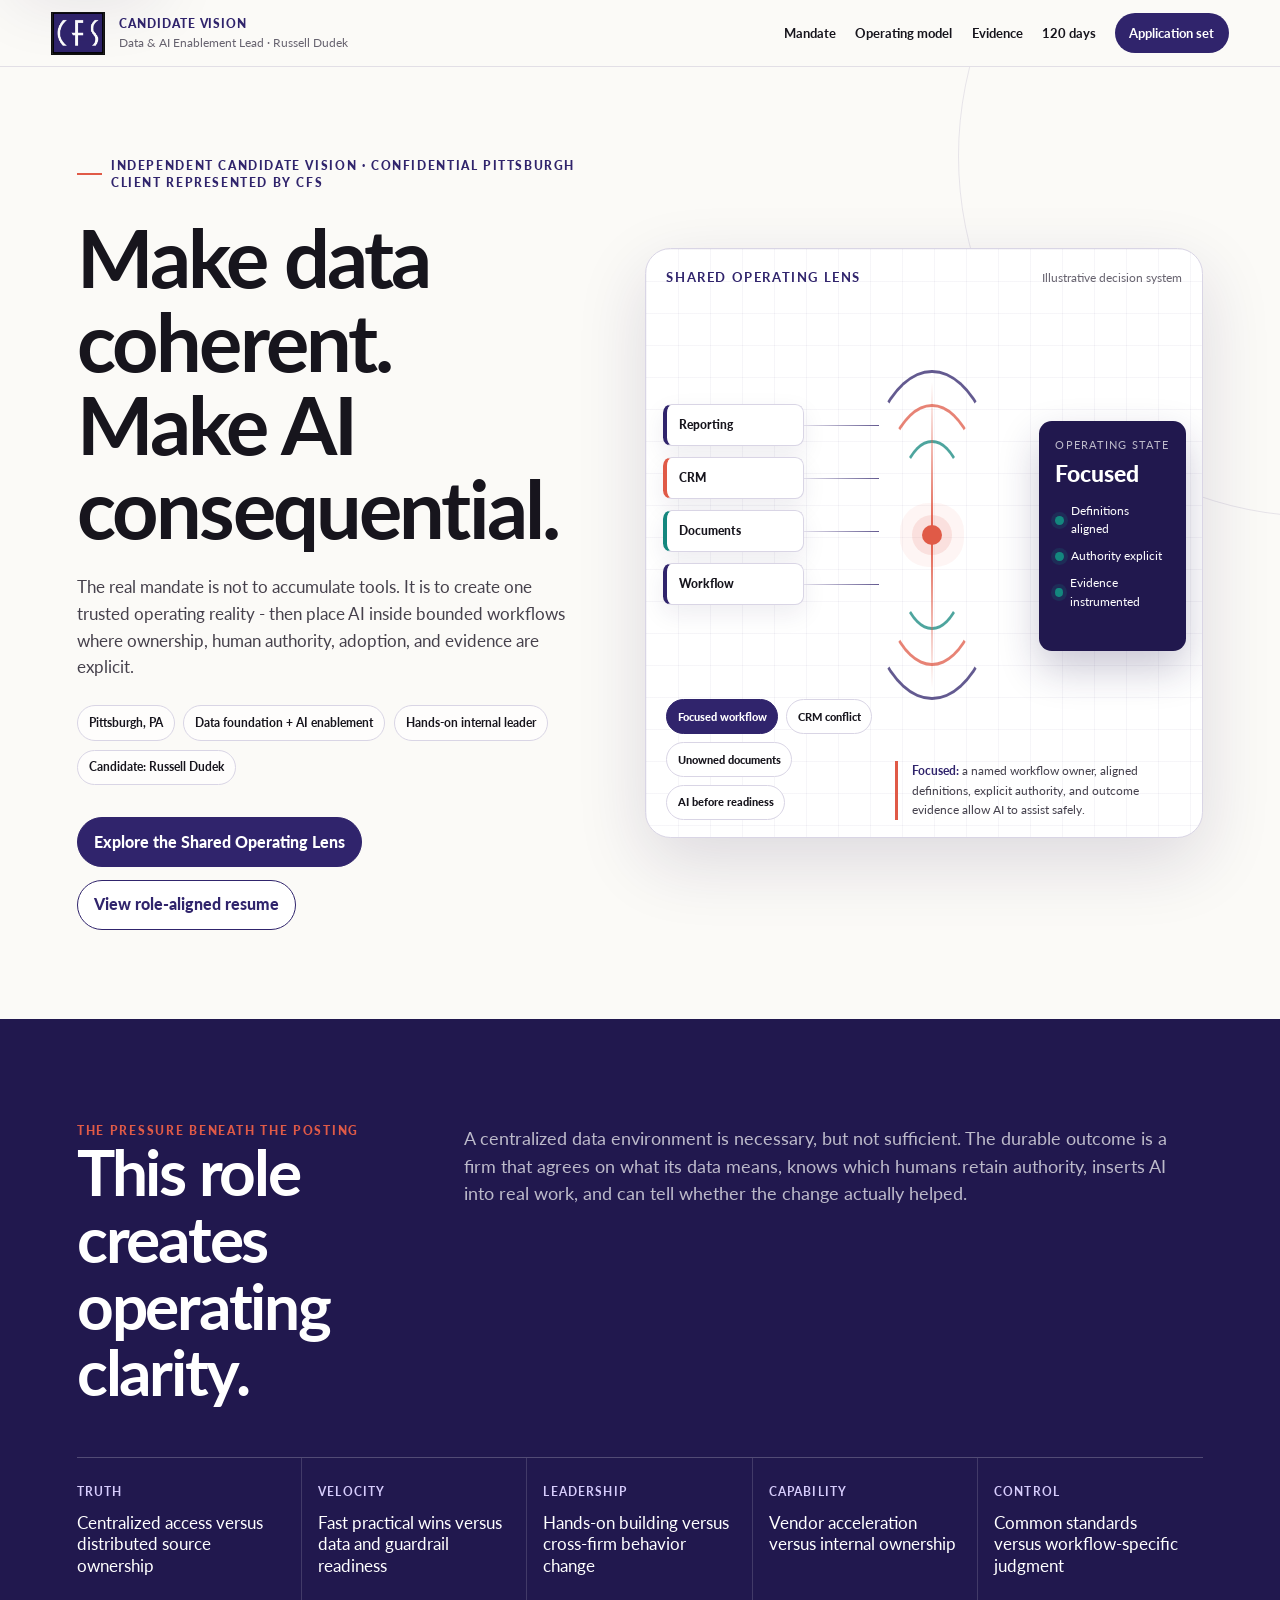
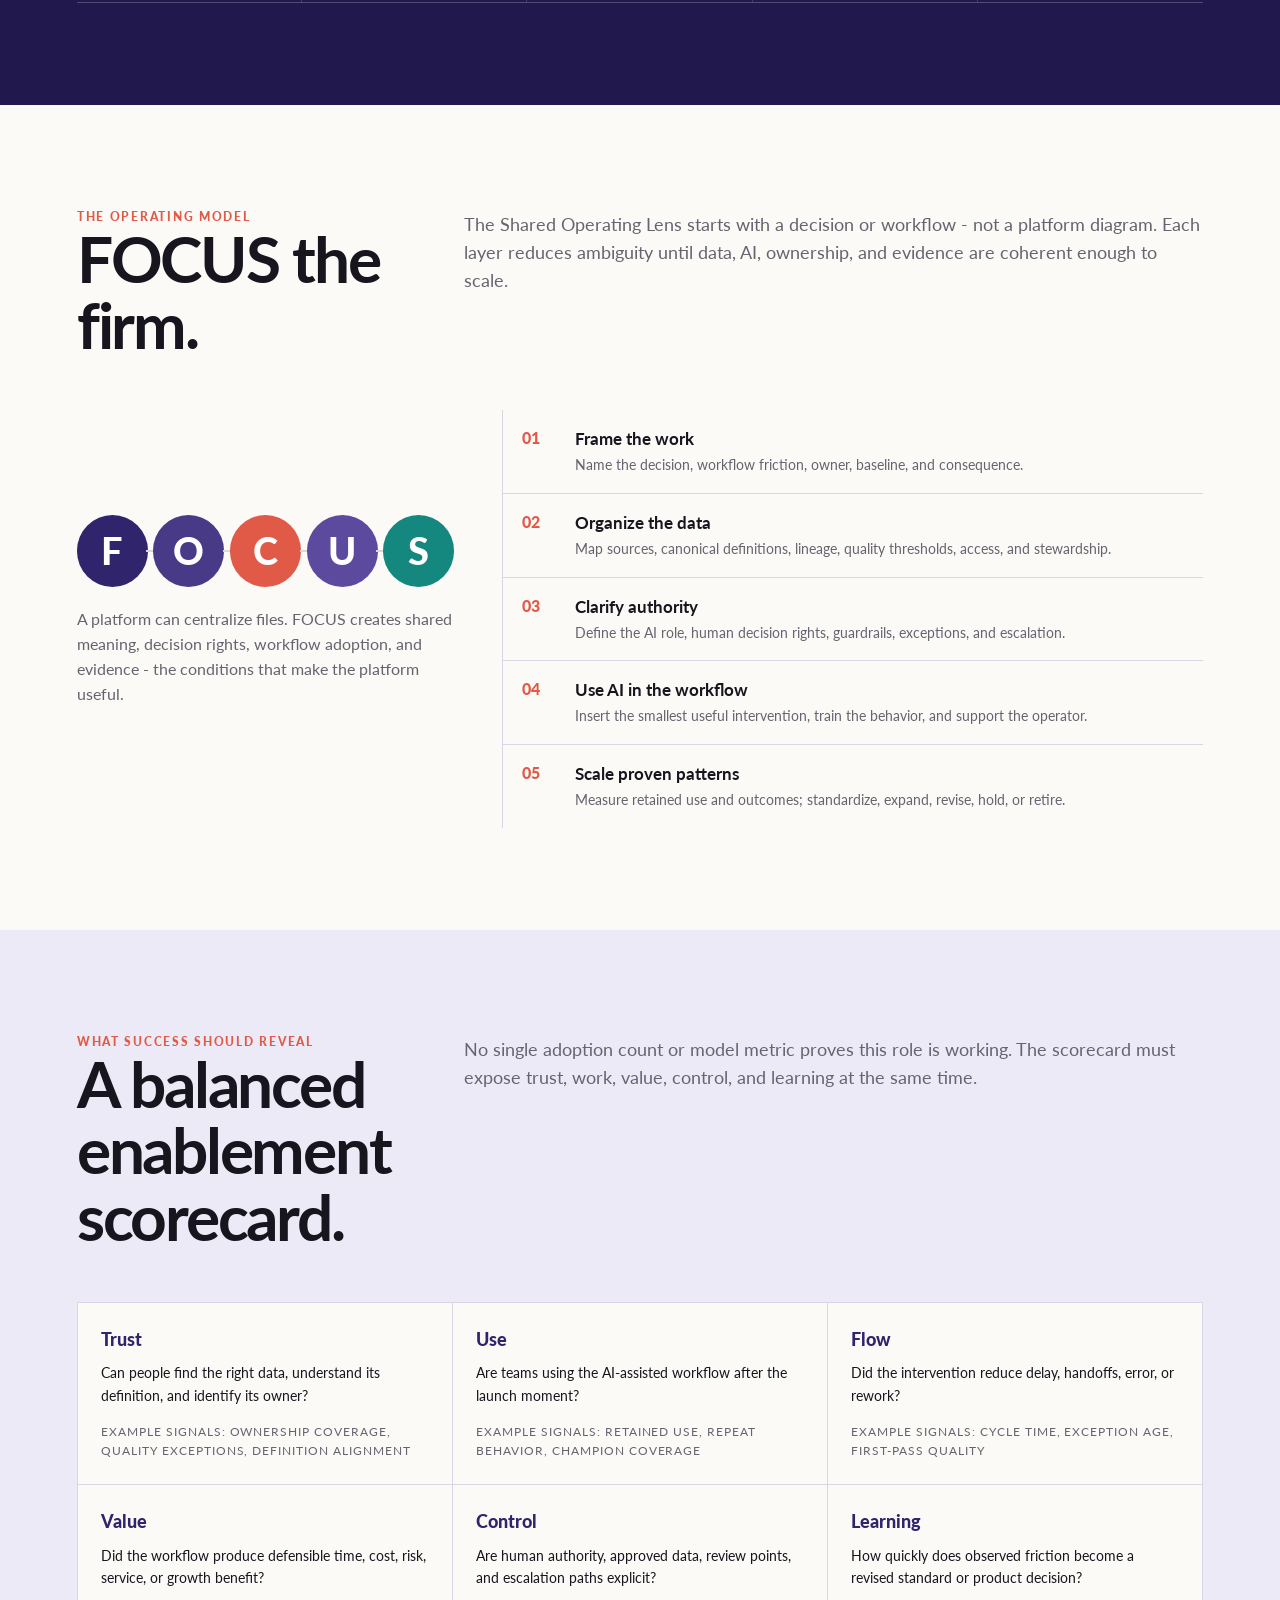
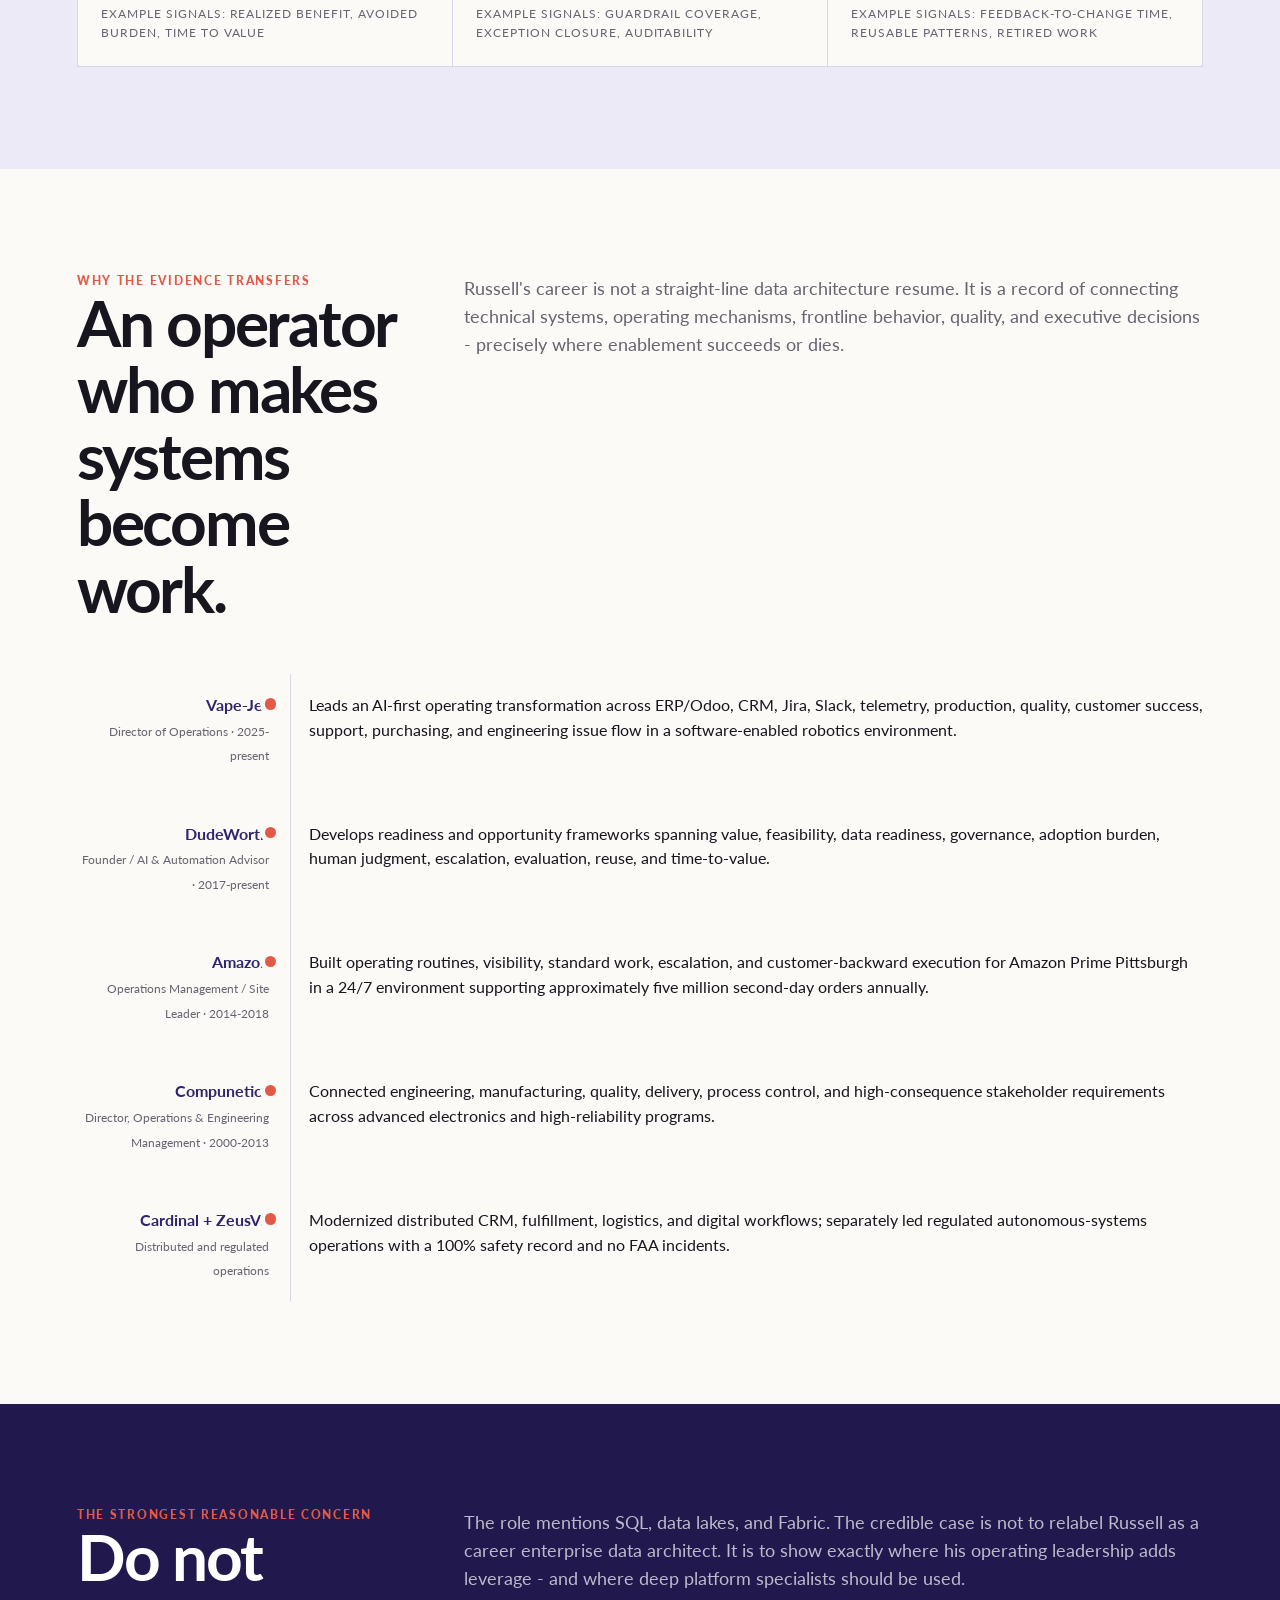
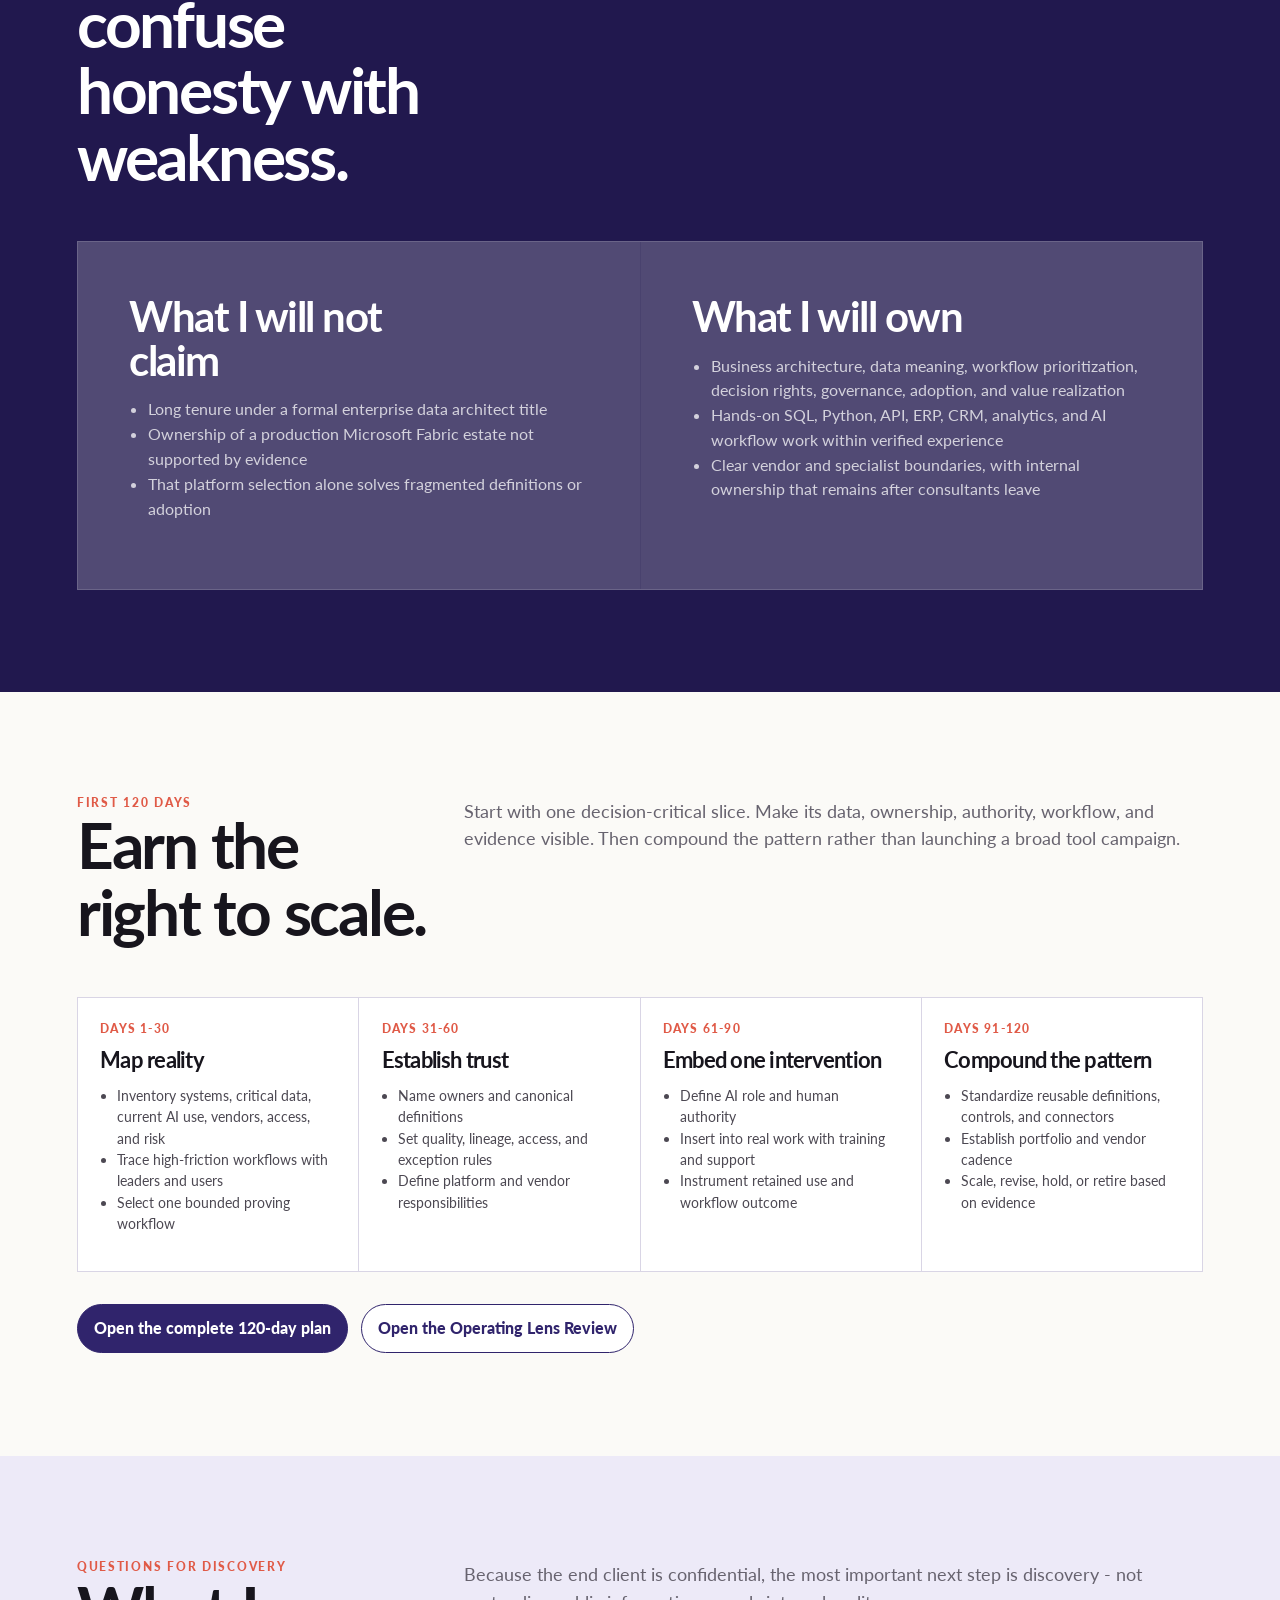
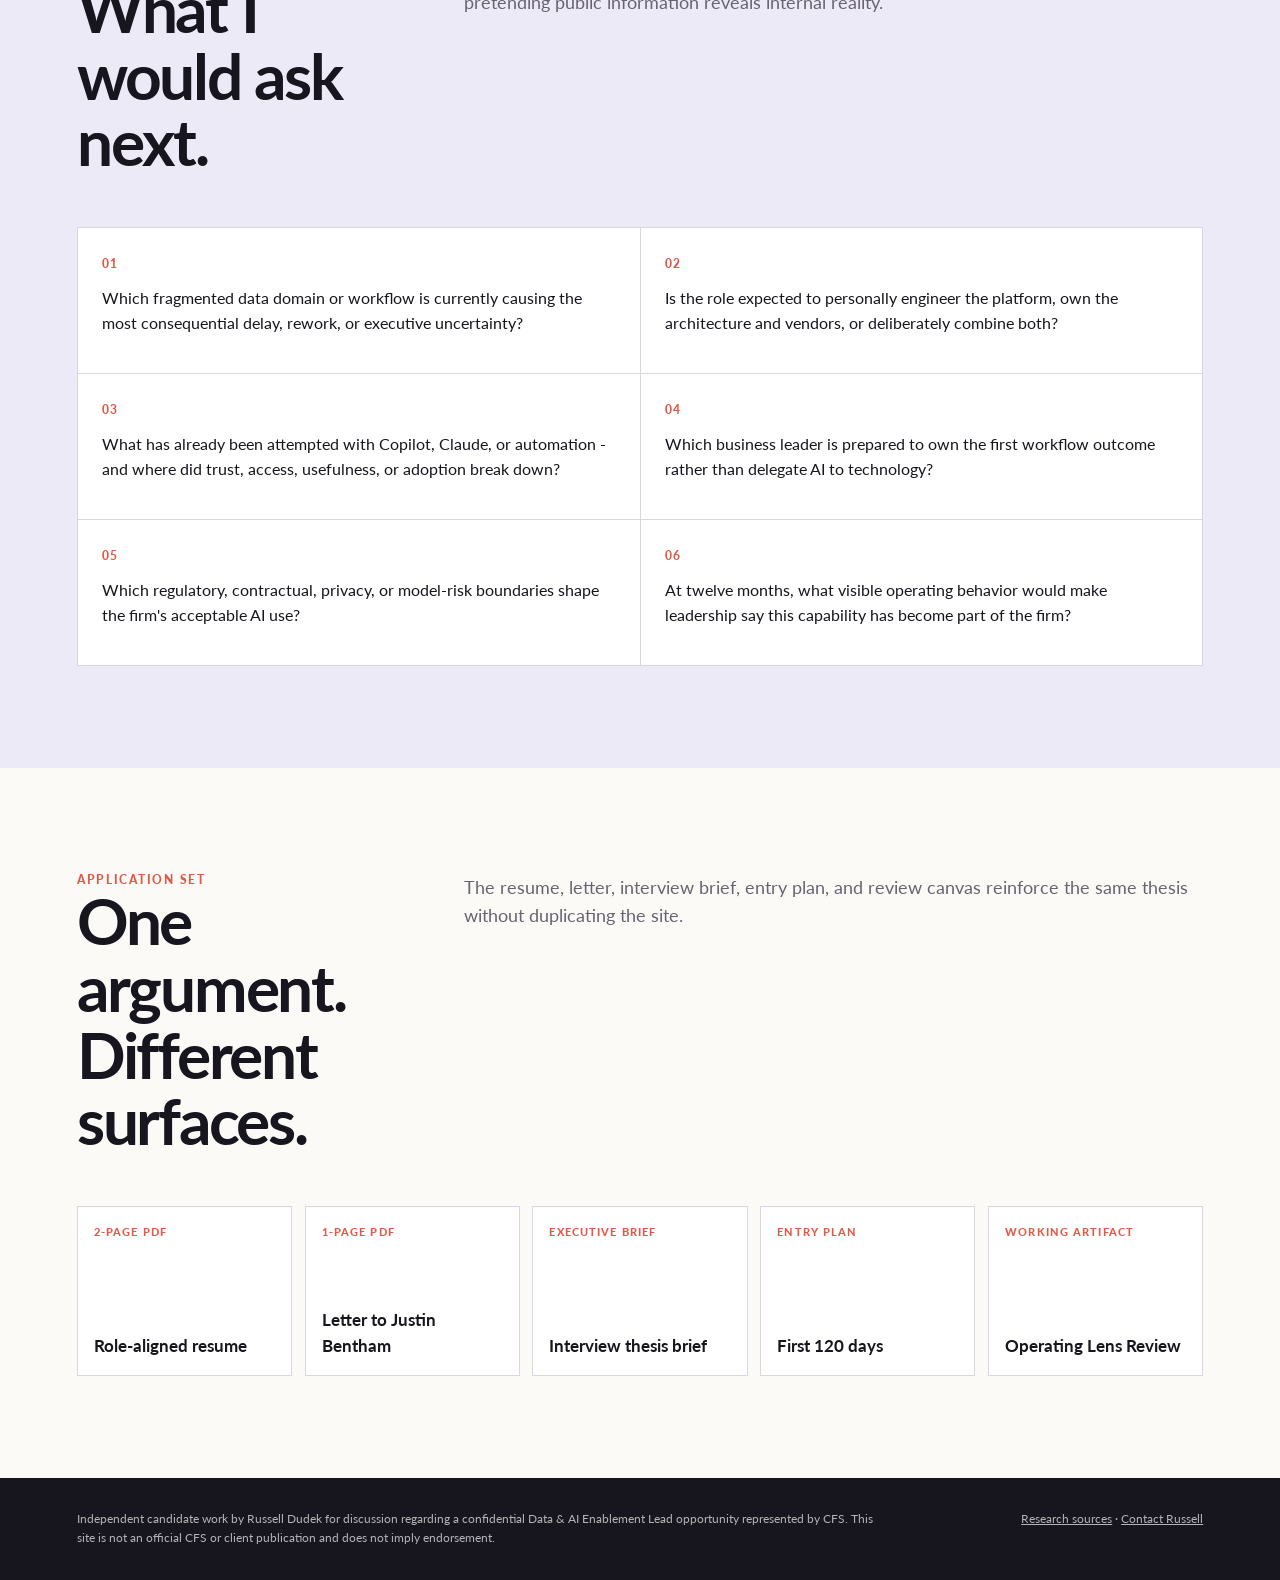
==== index.html @ 14e761a8 "Publish complete CFS candidate campaign [skip ci]" ====
<!doctype html><html lang="en"><head><title>Russell Dudek | Data & AI Enablement Lead Candidate Vision</title><meta charset="utf-8"><meta name="viewport" content="width=device-width, initial-scale=1"><meta name="description" content="Independent candidate vision for a Data & AI Enablement Lead role represented by CFS."><link rel="stylesheet" href="styles.css"></head><body>
<a class="skip-link" href="#main">Skip to content</a>
<nav class="site-nav" aria-label="Primary navigation">
  <a class="brand-lockup" href="index.html" aria-label="Candidate vision home">
    <img src="assets/brand/cfs-logo.jpg" alt="CFS logo">
    <span><span class="brand-kicker">Candidate vision</span><span class="brand-sub">Data & AI Enablement Lead · Russell Dudek</span></span>
  </a>
  <div class="nav-links">
    <a href="#mandate">Mandate</a><a href="#model">Operating model</a><a href="#proof">Evidence</a><a href="#entry">120 days</a>
    <a class="nav-cta" href="#documents">Application set</a>
  </div>
</nav>
<main id="main">
<section class="hero" aria-labelledby="hero-title">
  <div>
    <div class="eyebrow">Independent candidate vision · confidential Pittsburgh client represented by CFS</div>
    <h1 id="hero-title">Make data coherent. Make AI consequential.</h1>
    <p class="dek">The real mandate is not to accumulate tools. It is to create one trusted operating reality - then place AI inside bounded workflows where ownership, human authority, adoption, and evidence are explicit.</p>
    <div class="hero-meta"><span class="pill">Pittsburgh, PA</span><span class="pill">Data foundation + AI enablement</span><span class="pill">Hands-on internal leader</span><span class="pill">Candidate: Russell Dudek</span></div>
    <div class="action-row"><a class="btn primary" href="#model">Explore the Shared Operating Lens</a><a class="btn secondary" href="resume.html">View role-aligned resume</a></div>
  </div>
  <div class="lens-stage" aria-label="Interactive Shared Operating Lens">
    <div class="lens-title"><strong>Shared Operating Lens</strong><span>Illustrative decision system</span></div>
    <div class="lens-system" aria-hidden="true">
      <div class="source-stack"><div class="source-chip">Reporting</div><div class="source-chip">CRM</div><div class="source-chip">Documents</div><div class="source-chip">Workflow</div></div>
      <div class="lens-aperture"><div class="arc"></div><div class="arc a2"></div><div class="arc a3"></div><div class="focus-line"></div><div class="focus-dot"></div></div>
      <div class="output-card"><div class="output-label">Operating state</div><div class="output-state" id="lensState">Focused</div><ul class="output-list"><li id="lensData">Definitions aligned</li><li id="lensAuthority">Authority explicit</li><li id="lensEvidence">Evidence instrumented</li></ul></div>
    </div>
    <div class="scenario-panel">
      <div class="scenario-buttons" role="group" aria-label="Operating lens scenarios">
        <button class="scenario-btn" data-scenario="focused" aria-pressed="true">Focused workflow</button>
        <button class="scenario-btn" data-scenario="conflict" aria-pressed="false">CRM conflict</button>
        <button class="scenario-btn" data-scenario="unowned" aria-pressed="false">Unowned documents</button>
        <button class="scenario-btn" data-scenario="premature" aria-pressed="false">AI before readiness</button>
      </div>
      <div class="scenario-readout" id="scenarioReadout" aria-live="polite"><strong>Focused:</strong> a named workflow owner, aligned definitions, explicit authority, and outcome evidence allow AI to assist safely.</div>
    </div>
  </div>
</section>

<section class="section dark" id="mandate">
  <div class="section-header"><div><div class="kicker">The pressure beneath the posting</div><h2>This role creates operating clarity.</h2></div><p>A centralized data environment is necessary, but not sufficient. The durable outcome is a firm that agrees on what its data means, knows which humans retain authority, inserts AI into real work, and can tell whether the change actually helped.</p></div>
  <div class="pressure-rail">
    <div class="pressure"><b>Truth</b><span>Centralized access versus distributed source ownership</span></div>
    <div class="pressure"><b>Velocity</b><span>Fast practical wins versus data and guardrail readiness</span></div>
    <div class="pressure"><b>Leadership</b><span>Hands-on building versus cross-firm behavior change</span></div>
    <div class="pressure"><b>Capability</b><span>Vendor acceleration versus internal ownership</span></div>
    <div class="pressure"><b>Control</b><span>Common standards versus workflow-specific judgment</span></div>
  </div>
</section>

<section class="section" id="model">
  <div class="section-header"><div><div class="kicker">The operating model</div><h2>FOCUS the firm.</h2></div><p>The Shared Operating Lens starts with a decision or workflow - not a platform diagram. Each layer reduces ambiguity until data, AI, ownership, and evidence are coherent enough to scale.</p></div>
  <div class="focus-model">
    <div><div class="focus-word" aria-label="FOCUS"><div class="focus-letter">F</div><div class="focus-letter">O</div><div class="focus-letter">C</div><div class="focus-letter">U</div><div class="focus-letter">S</div></div><p style="color:var(--muted);max-width:34rem;margin-top:1.3rem">A platform can centralize files. FOCUS creates shared meaning, decision rights, workflow adoption, and evidence - the conditions that make the platform useful.</p></div>
    <div class="focus-steps">
      <div class="focus-step"><div class="num">01</div><div><strong>Frame the work</strong><span>Name the decision, workflow friction, owner, baseline, and consequence.</span></div></div>
      <div class="focus-step"><div class="num">02</div><div><strong>Organize the data</strong><span>Map sources, canonical definitions, lineage, quality thresholds, access, and stewardship.</span></div></div>
      <div class="focus-step"><div class="num">03</div><div><strong>Clarify authority</strong><span>Define the AI role, human decision rights, guardrails, exceptions, and escalation.</span></div></div>
      <div class="focus-step"><div class="num">04</div><div><strong>Use AI in the workflow</strong><span>Insert the smallest useful intervention, train the behavior, and support the operator.</span></div></div>
      <div class="focus-step"><div class="num">05</div><div><strong>Scale proven patterns</strong><span>Measure retained use and outcomes; standardize, expand, revise, hold, or retire.</span></div></div>
    </div>
  </div>
</section>

<section class="section soft">
  <div class="section-header"><div><div class="kicker">What success should reveal</div><h2>A balanced enablement scorecard.</h2></div><p>No single adoption count or model metric proves this role is working. The scorecard must expose trust, work, value, control, and learning at the same time.</p></div>
  <div class="scorecard">
    <div class="metric"><div class="metric-name">Trust</div><div class="metric-question">Can people find the right data, understand its definition, and identify its owner?</div><span class="metric-example">Example signals: ownership coverage, quality exceptions, definition alignment</span></div>
    <div class="metric"><div class="metric-name">Use</div><div class="metric-question">Are teams using the AI-assisted workflow after the launch moment?</div><span class="metric-example">Example signals: retained use, repeat behavior, champion coverage</span></div>
    <div class="metric"><div class="metric-name">Flow</div><div class="metric-question">Did the intervention reduce delay, handoffs, error, or rework?</div><span class="metric-example">Example signals: cycle time, exception age, first-pass quality</span></div>
    <div class="metric"><div class="metric-name">Value</div><div class="metric-question">Did the workflow produce defensible time, cost, risk, service, or growth benefit?</div><span class="metric-example">Example signals: realized benefit, avoided burden, time to value</span></div>
    <div class="metric"><div class="metric-name">Control</div><div class="metric-question">Are human authority, approved data, review points, and escalation paths explicit?</div><span class="metric-example">Example signals: guardrail coverage, exception closure, auditability</span></div>
    <div class="metric"><div class="metric-name">Learning</div><div class="metric-question">How quickly does observed friction become a revised standard or product decision?</div><span class="metric-example">Example signals: feedback-to-change time, reusable patterns, retired work</span></div>
  </div>
</section>

<section class="section" id="proof">
  <div class="section-header"><div><div class="kicker">Why the evidence transfers</div><h2>An operator who makes systems become work.</h2></div><p>Russell's career is not a straight-line data architecture resume. It is a record of connecting technical systems, operating mechanisms, frontline behavior, quality, and executive decisions - precisely where enablement succeeds or dies.</p></div>
  <div class="proof-trail">
    <div class="proof-item"><div class="proof-role"><strong>Vape-Jet</strong><span>Director of Operations · 2025-present</span></div><div class="proof-copy"><p>Leads an AI-first operating transformation across ERP/Odoo, CRM, Jira, Slack, telemetry, production, quality, customer success, support, purchasing, and engineering issue flow in a software-enabled robotics environment.</p></div></div>
    <div class="proof-item"><div class="proof-role"><strong>DudeWorth</strong><span>Founder / AI & Automation Advisor · 2017-present</span></div><div class="proof-copy"><p>Develops readiness and opportunity frameworks spanning value, feasibility, data readiness, governance, adoption burden, human judgment, escalation, evaluation, reuse, and time-to-value.</p></div></div>
    <div class="proof-item"><div class="proof-role"><strong>Amazon</strong><span>Operations Management / Site Leader · 2014-2018</span></div><div class="proof-copy"><p>Built operating routines, visibility, standard work, escalation, and customer-backward execution for Amazon Prime Pittsburgh in a 24/7 environment supporting approximately five million second-day orders annually.</p></div></div>
    <div class="proof-item"><div class="proof-role"><strong>Compunetics</strong><span>Director, Operations & Engineering Management · 2000-2013</span></div><div class="proof-copy"><p>Connected engineering, manufacturing, quality, delivery, process control, and high-consequence stakeholder requirements across advanced electronics and high-reliability programs.</p></div></div>
    <div class="proof-item"><div class="proof-role"><strong>Cardinal + ZeusVu</strong><span>Distributed and regulated operations</span></div><div class="proof-copy"><p>Modernized distributed CRM, fulfillment, logistics, and digital workflows; separately led regulated autonomous-systems operations with a 100% safety record and no FAA incidents.</p></div></div>
  </div>
</section>

<section class="section dark">
  <div class="section-header"><div><div class="kicker">The strongest reasonable concern</div><h2>Do not confuse honesty with weakness.</h2></div><p>The role mentions SQL, data lakes, and Fabric. The credible case is not to relabel Russell as a career enterprise data architect. It is to show exactly where his operating leadership adds leverage - and where deep platform specialists should be used.</p></div>
  <div class="objection">
    <div><h3>What I will not claim</h3><ul><li>Long tenure under a formal enterprise data architect title</li><li>Ownership of a production Microsoft Fabric estate not supported by evidence</li><li>That platform selection alone solves fragmented definitions or adoption</li></ul></div>
    <div><h3>What I will own</h3><ul><li>Business architecture, data meaning, workflow prioritization, decision rights, governance, adoption, and value realization</li><li>Hands-on SQL, Python, API, ERP, CRM, analytics, and AI workflow work within verified experience</li><li>Clear vendor and specialist boundaries, with internal ownership that remains after consultants leave</li></ul></div>
  </div>
</section>

<section class="section" id="entry">
  <div class="section-header"><div><div class="kicker">First 120 days</div><h2>Earn the right to scale.</h2></div><p>Start with one decision-critical slice. Make its data, ownership, authority, workflow, and evidence visible. Then compound the pattern rather than launching a broad tool campaign.</p></div>
  <div class="timeline">
    <div class="phase"><div class="days">Days 1-30</div><h3>Map reality</h3><ul><li>Inventory systems, critical data, current AI use, vendors, access, and risk</li><li>Trace high-friction workflows with leaders and users</li><li>Select one bounded proving workflow</li></ul></div>
    <div class="phase"><div class="days">Days 31-60</div><h3>Establish trust</h3><ul><li>Name owners and canonical definitions</li><li>Set quality, lineage, access, and exception rules</li><li>Define platform and vendor responsibilities</li></ul></div>
    <div class="phase"><div class="days">Days 61-90</div><h3>Embed one intervention</h3><ul><li>Define AI role and human authority</li><li>Insert into real work with training and support</li><li>Instrument retained use and workflow outcome</li></ul></div>
    <div class="phase"><div class="days">Days 91-120</div><h3>Compound the pattern</h3><ul><li>Standardize reusable definitions, controls, and connectors</li><li>Establish portfolio and vendor cadence</li><li>Scale, revise, hold, or retire based on evidence</li></ul></div>
  </div>
  <div class="action-row"><a class="btn primary" href="120-day-plan.html">Open the complete 120-day plan</a><a class="btn secondary" href="operating-lens-review.html">Open the Operating Lens Review</a></div>
</section>

<section class="section soft">
  <div class="section-header"><div><div class="kicker">Questions for discovery</div><h2>What I would ask next.</h2></div><p>Because the end client is confidential, the most important next step is discovery - not pretending public information reveals internal reality.</p></div>
  <div class="questions"><div class="question"><p>Which fragmented data domain or workflow is currently causing the most consequential delay, rework, or executive uncertainty?</p></div><div class="question"><p>Is the role expected to personally engineer the platform, own the architecture and vendors, or deliberately combine both?</p></div><div class="question"><p>What has already been attempted with Copilot, Claude, or automation - and where did trust, access, usefulness, or adoption break down?</p></div><div class="question"><p>Which business leader is prepared to own the first workflow outcome rather than delegate AI to technology?</p></div><div class="question"><p>Which regulatory, contractual, privacy, or model-risk boundaries shape the firm's acceptable AI use?</p></div><div class="question"><p>At twelve months, what visible operating behavior would make leadership say this capability has become part of the firm?</p></div></div>
</section>

<section class="section" id="documents">
  <div class="section-header"><div><div class="kicker">Application set</div><h2>One argument. Different surfaces.</h2></div><p>The resume, letter, interview brief, entry plan, and review canvas reinforce the same thesis without duplicating the site.</p></div>
  <div class="docs-strip"><a class="doc-link" href="resume.html"><span>2-page PDF</span><strong>Role-aligned resume</strong></a><a class="doc-link" href="cover-letter.html"><span>1-page PDF</span><strong>Letter to Justin Bentham</strong></a><a class="doc-link" href="interview-brief.html"><span>Executive brief</span><strong>Interview thesis brief</strong></a><a class="doc-link" href="120-day-plan.html"><span>Entry plan</span><strong>First 120 days</strong></a><a class="doc-link" href="operating-lens-review.html"><span>Working artifact</span><strong>Operating Lens Review</strong></a></div>
</section>
</main>
<footer class="site-footer"><p>Independent candidate work by Russell Dudek for discussion regarding a confidential Data & AI Enablement Lead opportunity represented by CFS. This site is not an official CFS or client publication and does not imply endorsement.</p><p><a href="sources.html">Research sources</a> · <a href="mailto:russelldudek@gmail.com">Contact Russell</a></p></footer>
<script src="app.js"></script></body></html>
---- styles.css ----
@import url('https://fonts.googleapis.com/css2?family=Lato:wght@400;700;900&display=swap');
@import url('./brand-tokens.css');

* { box-sizing: border-box; }
html { scroll-behavior: smooth; }
body {
  margin: 0;
  color: var(--brand-ink);
  background: var(--brand-paper);
  font-family: Lato, "Segoe UI", Helvetica, Arial, sans-serif;
  line-height: 1.55;
  text-rendering: optimizeLegibility;
}
a { color: inherit; }
img { max-width: 100%; }
button, a { -webkit-tap-highlight-color: transparent; }
:focus-visible { outline: 3px solid var(--campaign-focus); outline-offset: 3px; }

.skip-link { position: fixed; left: 1rem; top: -5rem; z-index: 999; background: #fff; padding: .8rem 1rem; border-radius: .4rem; box-shadow: var(--shadow); }
.skip-link:focus { top: 1rem; }

.site-nav {
  position: sticky; top: 0; z-index: 20;
  display: flex; align-items: center; justify-content: space-between; gap: 1.25rem;
  padding: .72rem clamp(1rem, 4vw, 4.8rem);
  background: rgba(251,250,247,.92); backdrop-filter: blur(16px);
  border-bottom: 1px solid rgba(48,36,108,.12);
}
.brand-lockup { display: flex; align-items: center; gap: .85rem; min-width: 0; text-decoration: none; }
.brand-lockup img { width: 54px; height: 43px; object-fit: cover; border: 1px solid #111; background: #fff; }
.brand-lockup span { display: block; }
.brand-lockup .brand-kicker { color: var(--brand-primary); font-weight: 900; font-size: .76rem; letter-spacing: .08em; text-transform: uppercase; }
.brand-lockup .brand-sub { font-size: .72rem; color: var(--muted); }
.nav-links { display: flex; align-items: center; gap: 1.2rem; font-size: .82rem; font-weight: 700; }
.nav-links a { text-decoration: none; white-space: nowrap; }
.nav-links .nav-cta { color: #fff; background: var(--brand-primary); border-radius: 999px; padding: .6rem .9rem; }

.hero {
  min-height: calc(100vh - 72px);
  display: grid; grid-template-columns: minmax(0, .95fr) minmax(460px, 1.05fr); align-items: center; gap: clamp(2rem, 5vw, 6rem);
  padding: clamp(3rem, 7vw, 7.5rem) clamp(1.25rem, 6vw, 7.2rem);
  overflow: hidden; position: relative;
}
.hero::before { content: ""; position: absolute; width: 45rem; height: 45rem; border: 1px solid rgba(48,36,108,.1); border-radius: 50%; right: -25rem; top: -17rem; }
.eyebrow { display: inline-flex; align-items: center; gap: .55rem; color: var(--brand-primary); font-weight: 900; text-transform: uppercase; letter-spacing: .14em; font-size: .72rem; }
.eyebrow::before { content: ""; width: 2.3rem; height: 2px; background: var(--campaign-focus); }
h1, h2, h3 { line-height: 1.04; margin: 0; letter-spacing: -.035em; }
h1 { font-size: clamp(3.1rem, 6.3vw, 7.4rem); max-width: 9.8ch; margin-top: 1.4rem; }
.hero .dek { max-width: 38rem; font-size: clamp(1.08rem, 1.35vw, 1.35rem); color: #46414c; margin: 1.5rem 0 0; }
.hero-meta { display: flex; flex-wrap: wrap; gap: .55rem; margin: 1.5rem 0 0; }
.pill { border: 1px solid var(--brand-line); border-radius: 999px; padding: .46rem .68rem; font-size: .76rem; font-weight: 700; background: rgba(255,255,255,.7); }
.action-row { display: flex; flex-wrap: wrap; gap: .8rem; margin-top: 2rem; }
.btn { display: inline-flex; justify-content: center; align-items: center; min-height: 46px; padding: .72rem 1rem; border-radius: 999px; text-decoration: none; font-weight: 900; border: 1px solid var(--brand-primary); }
.btn.primary { background: var(--brand-primary); color: #fff; }
.btn.secondary { background: #fff; color: var(--brand-primary); }

.lens-stage {
  position: relative; min-height: 590px; display: grid; place-items: center;
  background: #fff; border: 1px solid var(--brand-line); box-shadow: var(--shadow); overflow: hidden;
  border-radius: 1.6rem;
}
.lens-stage::before { content: ""; position: absolute; inset: 0; background-image: linear-gradient(rgba(48,36,108,.045) 1px, transparent 1px), linear-gradient(90deg, rgba(48,36,108,.045) 1px, transparent 1px); background-size: 32px 32px; }
.lens-title { position: absolute; top: 1.1rem; left: 1.25rem; right: 1.25rem; display: flex; justify-content: space-between; gap: 1rem; align-items: baseline; z-index: 3; }
.lens-title strong { font-size: .83rem; text-transform: uppercase; letter-spacing: .12em; color: var(--brand-primary); }
.lens-title span { font-size: .72rem; color: var(--muted); }
.lens-system { position: relative; width: min(94%, 670px); height: 420px; z-index: 2; }
.source-stack { position: absolute; left: 0; top: 71px; width: 27%; display: grid; gap: .7rem; }
.source-chip { position: relative; background: #fff; border: 1px solid var(--brand-line); border-left: 4px solid var(--brand-primary); border-radius: .55rem; padding: .66rem .72rem; font-size: .76rem; font-weight: 900; box-shadow: 0 9px 24px rgba(33,24,78,.08); animation: drift-in 5.5s ease-in-out infinite; }
.source-chip:nth-child(2) { animation-delay: -1.1s; border-left-color: var(--campaign-focus); }
.source-chip:nth-child(3) { animation-delay: -2.2s; border-left-color: var(--campaign-signal); }
.source-chip:nth-child(4) { animation-delay: -3.3s; }
.source-chip::after { content: ""; position: absolute; width: 75px; height: 1px; top: 50%; right: -76px; background: linear-gradient(90deg, var(--brand-line), var(--brand-primary)); opacity: .75; }
.lens-aperture { position: absolute; left: 37%; top: 37px; width: 29%; height: 330px; }
.arc { position: absolute; inset: 0; border: 3px solid var(--brand-primary); border-left-color: transparent; border-right-color: transparent; border-radius: 50%; opacity: .75; }
.arc.a2 { inset: 34px 18px; border-color: var(--campaign-focus); border-left-color: transparent; border-right-color: transparent; animation: breathe 4s ease-in-out infinite; }
.arc.a3 { inset: 70px 36px; border-color: var(--campaign-signal); border-left-color: transparent; border-right-color: transparent; animation: breathe 4s ease-in-out -2s infinite; }
.focus-line { position: absolute; left: 50%; top: 12px; bottom: 12px; width: 2px; background: linear-gradient(transparent, var(--campaign-focus), transparent); transform: translateX(-50%); }
.focus-dot { position: absolute; left: 50%; top: 50%; width: 20px; height: 20px; border-radius: 50%; background: var(--campaign-focus); box-shadow: 0 0 0 10px rgba(224,90,71,.13), 0 0 0 22px rgba(224,90,71,.06); transform: translate(-50%, -50%); animation: focus-pulse 3s ease-in-out infinite; }
.output-card { position: absolute; right: 0; top: 88px; width: 28%; min-height: 230px; border-radius: .8rem; color: #fff; padding: 1rem; background: var(--brand-primary-deep); box-shadow: 0 18px 40px rgba(33,24,78,.24); }
.output-label { text-transform: uppercase; letter-spacing: .12em; font-size: .66rem; opacity: .7; }
.output-state { margin-top: .5rem; font-size: 1.45rem; line-height: 1.05; font-weight: 900; }
.output-list { list-style: none; margin: 1rem 0 0; padding: 0; display: grid; gap: .55rem; font-size: .74rem; }
.output-list li { display: flex; align-items: center; gap: .45rem; }
.output-list li::before { content: ""; width: .55rem; height: .55rem; border-radius: 50%; background: var(--campaign-signal); box-shadow: 0 0 0 4px rgba(20,135,126,.18); }
.scenario-panel { position: absolute; left: 1.25rem; right: 1.25rem; bottom: 1.1rem; z-index: 3; display: grid; grid-template-columns: 1fr 1.35fr; gap: 1rem; align-items: end; }
.scenario-buttons { display: flex; flex-wrap: wrap; gap: .5rem; }
.scenario-btn { border: 1px solid var(--brand-line); background: #fff; color: var(--brand-ink); border-radius: 999px; padding: .48rem .65rem; font: inherit; font-size: .7rem; font-weight: 900; cursor: pointer; }
.scenario-btn[aria-pressed="true"] { background: var(--brand-primary); color: #fff; border-color: var(--brand-primary); }
.scenario-readout { border-left: 3px solid var(--campaign-focus); padding-left: .85rem; font-size: .78rem; color: #45414d; }
.scenario-readout strong { color: var(--brand-primary); }

@keyframes drift-in { 0%,100% { transform: translateX(0); } 50% { transform: translateX(10px); } }
@keyframes breathe { 0%,100% { transform: scale(1); opacity: .55; } 50% { transform: scale(.92); opacity: .95; } }
@keyframes focus-pulse { 0%,100% { transform: translate(-50%,-50%) scale(.8); } 50% { transform: translate(-50%,-50%) scale(1.12); } }

.section { padding: clamp(4rem, 8vw, 8rem) clamp(1.25rem, 6vw, 7.2rem); }
.section.dark { background: var(--brand-primary-deep); color: #fff; }
.section.soft { background: var(--brand-primary-soft); }
.section-header { display: grid; grid-template-columns: minmax(0,.65fr) minmax(0,1.35fr); gap: 2rem; align-items: start; margin-bottom: 3.2rem; }
.section-header h2 { font-size: clamp(2.5rem, 5vw, 5.5rem); max-width: 10ch; }
.section-header p { margin: .2rem 0 0; max-width: 46rem; font-size: 1.12rem; color: var(--muted); }
.dark .section-header p { color: rgba(255,255,255,.7); }
.kicker { font-size: .72rem; font-weight: 900; text-transform: uppercase; letter-spacing: .15em; color: var(--campaign-focus); }

.pressure-rail { display: grid; grid-template-columns: repeat(5, 1fr); border-top: 1px solid rgba(255,255,255,.22); border-bottom: 1px solid rgba(255,255,255,.22); }
.pressure { padding: 1.6rem 1rem 1.6rem 0; border-right: 1px solid rgba(255,255,255,.15); }
.pressure + .pressure { padding-left: 1rem; }
.pressure:last-child { border-right: 0; }
.pressure b { display: block; font-size: .72rem; letter-spacing: .1em; text-transform: uppercase; color: #d7cdfd; }
.pressure span { display: block; margin-top: .65rem; font-size: 1.08rem; line-height: 1.25; }

.focus-model { display: grid; grid-template-columns: .7fr 1.3fr; gap: 3rem; align-items: center; }
.focus-word { display: grid; grid-template-columns: repeat(5, 1fr); gap: .35rem; max-width: 540px; }
.focus-letter { aspect-ratio: 1; border-radius: 50%; display: grid; place-items: center; color: #fff; font-size: clamp(1.6rem,3vw,3rem); font-weight: 900; background: var(--brand-primary); position: relative; }
.focus-letter:nth-child(2) { background: #493a87; }
.focus-letter:nth-child(3) { background: var(--campaign-focus); }
.focus-letter:nth-child(4) { background: #5c4a9f; }
.focus-letter:nth-child(5) { background: var(--campaign-signal); }
.focus-letter::after { content: ""; position: absolute; height: 2px; width: .55rem; right: -.46rem; background: var(--brand-line); }
.focus-letter:last-child::after { display: none; }
.focus-steps { display: grid; gap: 0; border-left: 1px solid var(--brand-line); }
.focus-step { display: grid; grid-template-columns: 2.5rem 1fr; gap: .8rem; padding: 1rem 0 1rem 1.2rem; border-bottom: 1px solid var(--brand-line); }
.focus-step:last-child { border-bottom: 0; }
.focus-step .num { color: var(--campaign-focus); font-weight: 900; }
.focus-step strong { display: block; font-size: 1.05rem; }
.focus-step span { color: var(--muted); font-size: .9rem; }

.scorecard { display: grid; grid-template-columns: repeat(3, 1fr); gap: 1px; background: var(--brand-line); border: 1px solid var(--brand-line); }
.metric { padding: 1.45rem; background: var(--brand-paper); min-height: 180px; }
.metric .metric-name { color: var(--brand-primary); font-weight: 900; font-size: 1.12rem; }
.metric .metric-question { margin-top: .55rem; font-size: .9rem; }
.metric .metric-example { display: block; margin-top: 1rem; color: var(--muted); font-size: .76rem; text-transform: uppercase; letter-spacing: .08em; }

.proof-trail { position: relative; display: grid; gap: 1rem; }
.proof-trail::before { content: ""; position: absolute; left: 13.3rem; top: 0; bottom: 0; width: 1px; background: var(--brand-line); }
.proof-item { display: grid; grid-template-columns: 12rem 1fr; gap: 2.5rem; padding: 1.2rem 0; }
.proof-role { text-align: right; }
.proof-role strong { display:block; color: var(--brand-primary); }
.proof-role span { font-size: .78rem; color: var(--muted); }
.proof-copy { position: relative; max-width: 62rem; }
.proof-copy::before { content:""; position:absolute; left:-2.72rem; top:.35rem; width:.7rem; height:.7rem; border-radius:50%; background: var(--campaign-focus); box-shadow:0 0 0 5px var(--brand-paper); }
.proof-copy p { margin: 0; }

.objection { display:grid; grid-template-columns: 1fr 1fr; gap: 1px; background: rgba(255,255,255,.18); border: 1px solid rgba(255,255,255,.18); }
.objection > div { padding: clamp(1.5rem,4vw,3.4rem); background: rgba(255,255,255,.045); }
.objection h3 { font-size: clamp(1.8rem,3.3vw,3.5rem); max-width: 12ch; }
.objection p, .objection li { color: rgba(255,255,255,.75); }
.objection ul { padding-left: 1.2rem; }

.timeline { display:grid; grid-template-columns: repeat(4,1fr); gap: 1px; background: var(--brand-line); border:1px solid var(--brand-line); }
.phase { padding: 1.4rem; background:#fff; min-height: 270px; }
.phase .days { color: var(--campaign-focus); font-size:.75rem; font-weight:900; letter-spacing:.1em; text-transform:uppercase; }
.phase h3 { font-size: 1.35rem; margin-top:.65rem; }
.phase ul { padding-left:1.05rem; color:#4c4852; font-size:.86rem; }

.questions { counter-reset:q; display:grid; grid-template-columns:repeat(2,1fr); gap:1px; background:var(--brand-line); border:1px solid var(--brand-line); }
.question { background:#fff; padding:1.4rem 1.5rem; min-height:145px; }
.question::before { counter-increment:q; content:"0" counter(q); color:var(--campaign-focus); font-size:.72rem; font-weight:900; letter-spacing:.1em; }
.question p { margin:.7rem 0 0; font-size:1rem; }

.docs-strip { display:grid; grid-template-columns:repeat(5,1fr); gap:.8rem; }
.doc-link { text-decoration:none; background:#fff; border:1px solid var(--brand-line); min-height:170px; padding:1rem; display:flex; flex-direction:column; justify-content:space-between; transition:transform .2s ease, box-shadow .2s ease; }
.doc-link:hover { transform:translateY(-4px); box-shadow:0 14px 30px rgba(33,24,78,.1); }
.doc-link span { color:var(--campaign-focus); font-size:.7rem; font-weight:900; text-transform:uppercase; letter-spacing:.1em; }
.doc-link strong { font-size:1.05rem; }

.site-footer { padding:2rem clamp(1.25rem,6vw,7.2rem); background:#17151d; color:#fff; display:flex; justify-content:space-between; gap:2rem; font-size:.76rem; }
.site-footer p { margin:0; max-width:50rem; color:rgba(255,255,255,.68); }

/* Document system */
.document-body { background:#e7e4ec; }
.document-toolbar { position:sticky; top:0; z-index:30; display:flex; justify-content:space-between; align-items:center; gap:1rem; padding:.7rem 1rem; background:rgba(33,24,78,.96); color:#fff; }
.document-toolbar .tool-links { display:flex; flex-wrap:wrap; gap:.55rem; }
.document-toolbar a, .document-toolbar button { color:#fff; text-decoration:none; border:1px solid rgba(255,255,255,.45); border-radius:999px; background:transparent; padding:.5rem .72rem; font:inherit; font-size:.75rem; font-weight:900; cursor:pointer; }
.document-stack { padding:2rem 0 4rem; display:grid; gap:1.5rem; justify-content:center; }
.sheet { width:8.5in; min-height:11in; padding:.55in .58in .47in; background:#fff; box-shadow:0 18px 55px rgba(33,24,78,.18); position:relative; overflow:visible; }
.sheet::after { content:""; position:absolute; left:.58in; right:.58in; bottom:.28in; height:1px; background:var(--brand-line); }
.doc-header { display:grid; grid-template-columns:1fr auto; align-items:start; gap:1rem; padding-bottom:.16in; border-bottom:2px solid var(--brand-primary); }
.doc-identity h1 { font-size:24pt; letter-spacing:-.04em; }
.doc-identity .doc-title { margin-top:.03in; color:var(--brand-primary); font-weight:900; font-size:10.4pt; }
.contact-line { margin-top:.08in; display:flex; flex-wrap:wrap; gap:.08in .15in; color:#55505d; font-size:8.1pt; line-height:1.35; }
.contact-line a { text-decoration:none; }
.doc-brand { text-align:right; max-width:1.43in; }
.doc-brand img { width:.78in; height:.62in; object-fit:cover; border:1px solid #111; display:block; margin-left:auto; }
.doc-brand span { display:block; margin-top:.04in; color:var(--muted); font-size:6.7pt; line-height:1.15; }
.doc-section { margin-top:.16in; }
.doc-section h2 { font-size:10.6pt; letter-spacing:.07em; text-transform:uppercase; color:var(--brand-primary); border-bottom:1px solid var(--brand-line); padding-bottom:.035in; margin-bottom:.07in; }
.doc-section h3 { font-size:9.4pt; letter-spacing:0; }
.doc-section p, .doc-section li { font-size:9.15pt; line-height:1.42; }
.doc-section p { margin:.075in 0; }
.doc-section ul { margin:.05in 0; padding-left:.18in; }
.doc-section li { margin:.04in 0; }
.doc-summary { margin-top:.14in; padding:.14in .16in; background:var(--brand-primary-soft); border-left:4px solid var(--campaign-focus); font-size:9.35pt; line-height:1.42; }
.doc-grid-2 { display:grid; grid-template-columns:1fr 1fr; gap:.17in; }
.doc-grid-3 { display:grid; grid-template-columns:repeat(3,1fr); gap:.11in; }
.resume-role { break-inside:avoid; margin-bottom:.145in; }
.role-head { display:grid; grid-template-columns:1fr auto; gap:.12in; align-items:baseline; }
.role-head strong { font-size:10pt; }
.role-head .dates { font-size:8.2pt; color:var(--muted); white-space:nowrap; }
.role-sub { color:var(--brand-primary); font-size:8.75pt; font-weight:900; }
.compact-list { margin:.03in 0 0; padding-left:.17in; }
.capability-band { display:grid; grid-template-columns:repeat(4,1fr); gap:.06in; margin-top:.1in; }
.capability { border:1px solid var(--brand-line); padding:.1in .07in; font-size:8.2pt; font-weight:900; text-align:center; background:#fbfaf7; }
.page-marker { position:absolute; bottom:.11in; right:.58in; font-size:7pt; color:var(--muted); }
.page-contact { position:absolute; bottom:.11in; left:.58in; font-size:7pt; color:var(--muted); }

.letter-meta { margin-top:.28in; font-size:9.6pt; line-height:1.42; }
.letter-body { margin-top:.22in; font-size:10.7pt; line-height:1.56; }
.letter-body p { margin:0 0 .145in; }
.signature { margin-top:.16in; }
.signature strong { font-size:10.5pt; }

.brief-hero { margin-top:.18in; display:grid; grid-template-columns:1.05fr .95fr; gap:.18in; align-items:stretch; }
.brief-thesis { background:var(--brand-primary-deep); color:#fff; padding:.24in; display:flex; flex-direction:column; justify-content:space-between; min-height:2.35in; }
.brief-thesis .small { font-size:7.4pt; text-transform:uppercase; letter-spacing:.1em; color:#d7cdfd; }
.brief-thesis h2 { font-size:24pt; max-width:9ch; }
.brief-note { background:var(--campaign-focus-soft); border:1px solid #f0c5bc; padding:.2in; font-size:9pt; line-height:1.45; }
.matrix { width:100%; border-collapse:collapse; margin-top:.08in; }
.matrix th, .matrix td { border:1px solid var(--brand-line); padding:.08in .085in; text-align:left; vertical-align:top; font-size:8.55pt; line-height:1.34; }
.matrix th { background:var(--brand-primary); color:#fff; }
.callout { padding:.14in .16in; background:var(--campaign-signal-soft); border-left:4px solid var(--campaign-signal); font-size:8.9pt; line-height:1.42; }

.plan-grid { display:grid; grid-template-columns:repeat(2,1fr); gap:.12in; margin-top:.12in; }
.plan-card { border:1px solid var(--brand-line); padding:.17in; min-height:2.45in; break-inside:avoid; }
.plan-card .days { color:var(--campaign-focus); font-size:7.2pt; text-transform:uppercase; letter-spacing:.1em; font-weight:900; }
.plan-card h3 { font-size:12pt; margin-top:.05in; }
.plan-card ul { padding-left:.17in; margin:.08in 0; }
.plan-card li { font-size:8.65pt; line-height:1.38; margin:.04in 0; }
.plan-output { margin-top:.09in; padding:.085in; background:var(--brand-primary-soft); font-size:8.15pt; }

.review-canvas { margin-top:.1in; display:grid; grid-template-columns:1fr 1fr; gap:.065in; }
.review-field { border:1px solid var(--brand-line); padding:.075in .09in; min-height:.54in; }
.review-field.wide { grid-column:1/-1; }
.review-field .label { color:var(--brand-primary); font-size:7.2pt; text-transform:uppercase; letter-spacing:.09em; font-weight:900; }
.review-field p { margin:.035in 0 0; font-size:7.7pt; line-height:1.25; color:#4d4854; }
.disposition { display:grid; grid-template-columns:repeat(4,1fr); gap:.08in; margin-top:.1in; }
.disposition div { border:1px solid var(--brand-line); padding:.08in; text-align:center; font-size:7.5pt; font-weight:900; }


.resume-mandate { margin-top: .12in; }
.resume-mandate-grid { display:grid; grid-template-columns:repeat(4,1fr); gap:.06in; }
.resume-mandate-grid > div { border:1px solid var(--brand-line); padding:.075in .08in; background:#fbfaf7; min-height:.49in; }
.resume-mandate-grid strong, .mechanism-grid strong { display:block; color:var(--brand-primary); font-size:8.45pt; }
.resume-mandate-grid span, .mechanism-grid span { display:block; margin-top:.025in; font-size:7.75pt; line-height:1.26; color:#4c4852; }
.mechanism-grid { display:grid; grid-template-columns:repeat(3,1fr); gap:.08in; }
.mechanism-grid > div { border:1px solid var(--brand-line); padding:.1in; min-height:.7in; background:#fbfaf7; }
.throughline-band { padding:.14in .16in; background:var(--brand-primary-deep); color:#fff; font-size:9.1pt; line-height:1.42; }


.letter-vision { margin-top:.2in; padding:.12in .16in; min-height:.72in; color:#fff; background:var(--brand-primary-deep); display:grid; grid-template-columns:.7fr 1.3fr; gap:.14in; align-items:center; }
.letter-vision .label { color:#d7cdfd; font-size:7.5pt; text-transform:uppercase; letter-spacing:.12em; font-weight:900; }
.letter-vision strong { display:block; font-size:11.5pt; line-height:1.05; margin-top:.025in; }
.letter-vision p { margin:0; font-size:8.15pt; line-height:1.3; color:#eeeaf9; }
.letter-vision a { color:#fff; font-weight:900; }

@media (max-width: 1050px) {
  .hero { grid-template-columns:1fr; }
  .hero h1 { max-width:11ch; }
  .lens-stage { min-height:620px; }
  .pressure-rail { grid-template-columns:1fr 1fr; }
  .pressure { border-bottom:1px solid rgba(255,255,255,.15); }
  .focus-model { grid-template-columns:1fr; }
  .timeline { grid-template-columns:1fr 1fr; }
  .docs-strip { grid-template-columns:repeat(3,1fr); }
}
@media (max-width: 840px) {
  .nav-links { overflow-x:auto; max-width:60vw; padding-bottom:.2rem; }
  .nav-links a:not(.nav-cta) { display:none; }
  .document-toolbar { flex-direction:column; align-items:flex-start; }
  .document-toolbar > strong { font-size:.78rem; }
  .document-toolbar .tool-links { width:100%; max-width:100%; overflow-x:auto; flex-wrap:nowrap; padding-bottom:.18rem; }
  .document-toolbar .tool-links a, .document-toolbar .tool-links button { flex:0 0 auto; }
  .section-header { grid-template-columns:1fr; }
  .scorecard { grid-template-columns:1fr 1fr; }
  .proof-trail::before { left:.35rem; }
  .proof-item { grid-template-columns:1fr; gap:.4rem; padding-left:1.6rem; }
  .proof-role { text-align:left; }
  .proof-copy::before { left:-1.55rem; }
  .objection, .questions { grid-template-columns:1fr; }
  .document-stack { padding:1rem; display:block; }
  .sheet { width:100%; min-height:0; margin-bottom:1rem; padding:1.1rem; }
  .sheet::after, .page-marker, .page-contact { display:none; }
  .doc-header { grid-template-columns:1fr; }
  .doc-brand { text-align:left; max-width:none; display:flex; align-items:center; gap:.5rem; }
  .doc-brand img { margin:0; }
  .doc-grid-2, .doc-grid-3, .brief-hero, .plan-grid, .review-canvas, .resume-mandate-grid, .mechanism-grid, .letter-vision { grid-template-columns:1fr; }
  .review-field.wide { grid-column:auto; }
  .capability-band { grid-template-columns:1fr 1fr; }
  .disposition { grid-template-columns:1fr 1fr; }
  .matrix { display:block; overflow-x:auto; }
}
@media (max-width: 620px) {
  .hero { padding-top:3rem; }
  h1 { font-size:3.25rem; }
  .lens-stage { min-height:720px; }
  .lens-system { height:510px; width:92%; }
  .source-stack { top:28px; left:0; width:44%; }
  .source-chip::after { width:34px; right:-35px; }
  .lens-aperture { left:44%; top:40px; width:38%; height:290px; }
  .output-card { right:0; top:330px; width:58%; min-height:155px; }
  .scenario-panel { grid-template-columns:1fr; }
  .pressure-rail, .scorecard, .timeline, .docs-strip { grid-template-columns:1fr; }
  .focus-word { max-width:100%; }
  .site-footer { flex-direction:column; }
}

@media print {
  @page { size: Letter; margin:0; }
  body.document-body { background:#fff; }
  .document-toolbar { display:none !important; }
  .document-stack { padding:0; display:block; }
  .sheet { width:8.5in; height:11in; min-height:11in; padding:.55in .58in .47in; margin:0; box-shadow:none; box-sizing:content-box; overflow:hidden; break-after:page; page-break-after:always; }
  .sheet:last-child { break-after:auto; page-break-after:auto; }
  .doc-header { grid-template-columns: 1fr auto; }
  .doc-brand { text-align: right; max-width: 1.43in; display: block; }
  .doc-brand img { margin-left: auto; }
  .doc-grid-2 { grid-template-columns: 1fr 1fr; }
  .doc-grid-3 { grid-template-columns: repeat(3, 1fr); }
  .brief-hero { grid-template-columns: 1.05fr .95fr; }
  .plan-grid { grid-template-columns: repeat(2, 1fr); }
  .review-canvas { grid-template-columns: 1fr 1fr; }
  .review-field.wide { grid-column: 1 / -1; }
  .capability-band { grid-template-columns: repeat(4, 1fr); }
  .disposition { grid-template-columns: repeat(4, 1fr); }
  .resume-mandate-grid { grid-template-columns:repeat(4,1fr); }
  .mechanism-grid { grid-template-columns:repeat(3,1fr); }
  .letter-vision { grid-template-columns:.7fr 1.3fr; }
  .matrix { display: table; overflow: visible; }
  a { text-decoration:none; }
}

@media (prefers-reduced-motion: reduce) {
  html { scroll-behavior:auto; }
  *, *::before, *::after { animation-duration:.001ms !important; animation-iteration-count:1 !important; transition-duration:.001ms !important; }
  .source-chip { transform:none !important; }
}
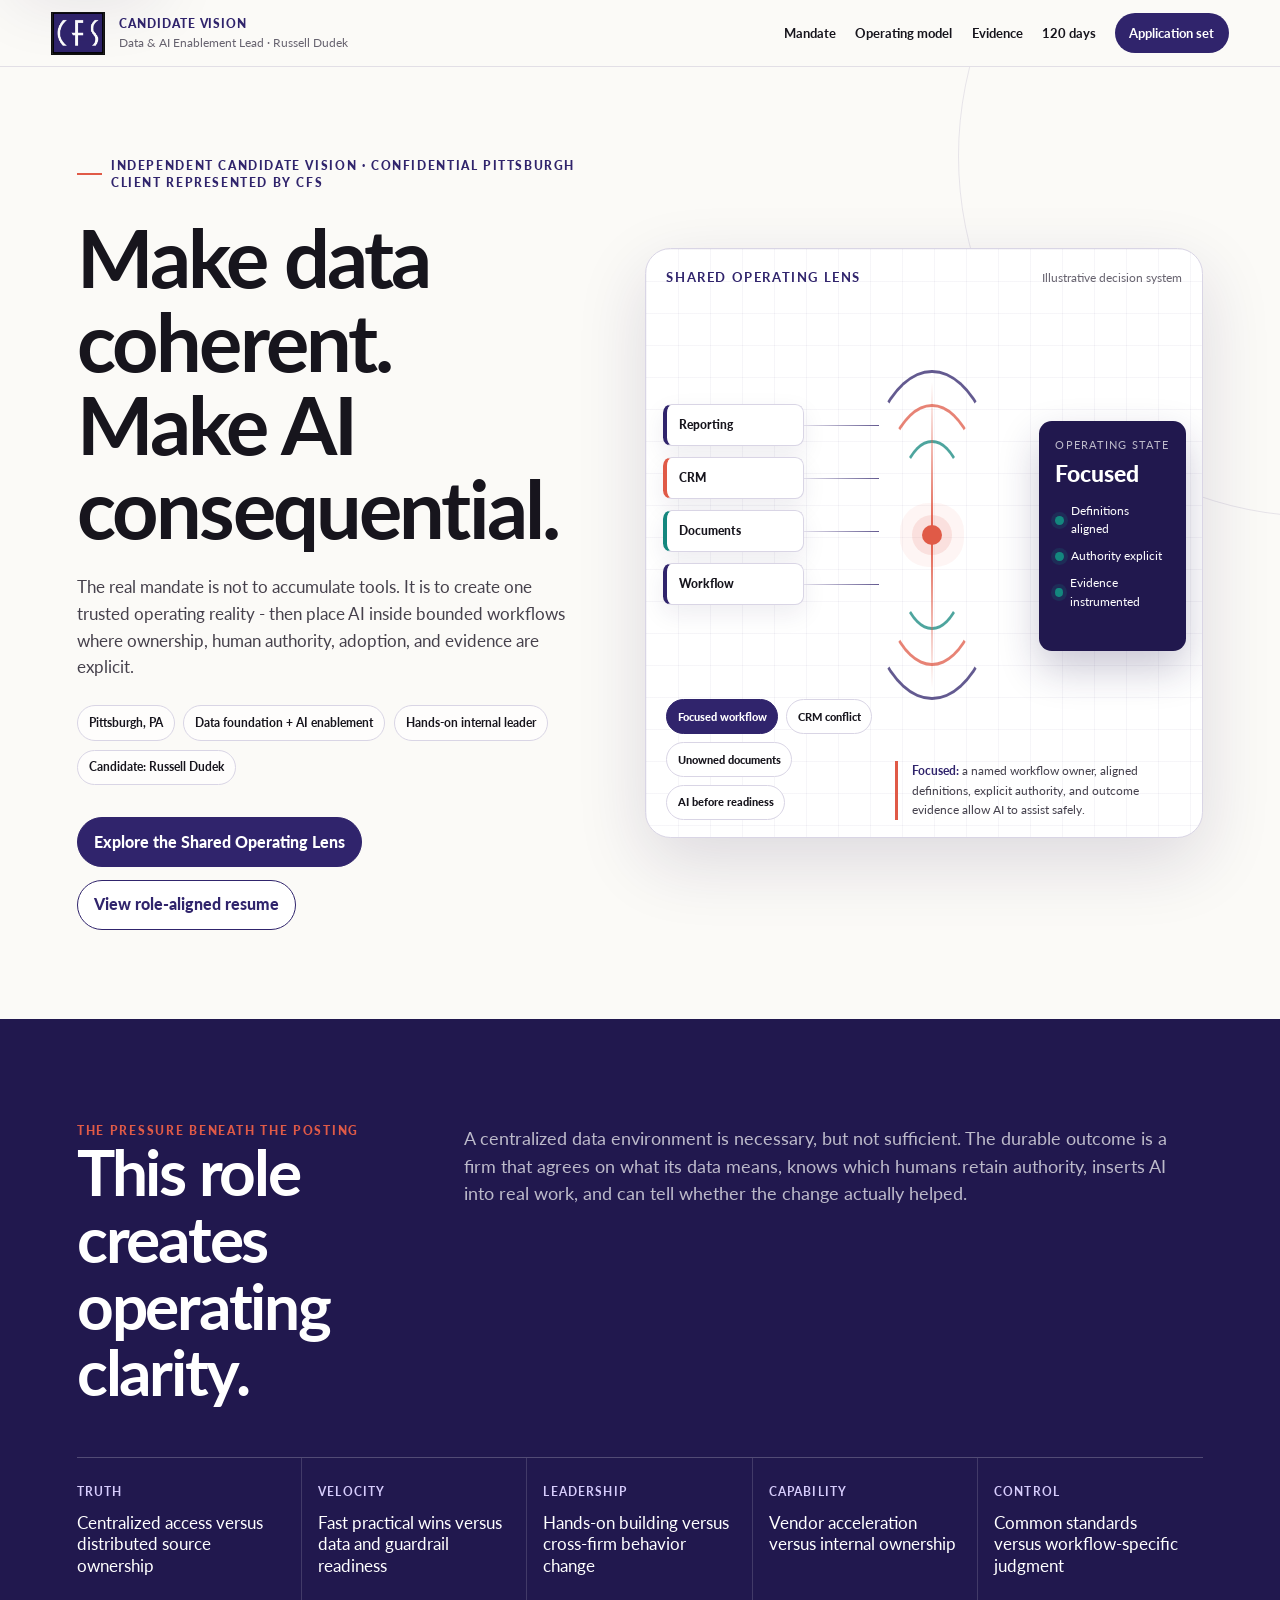
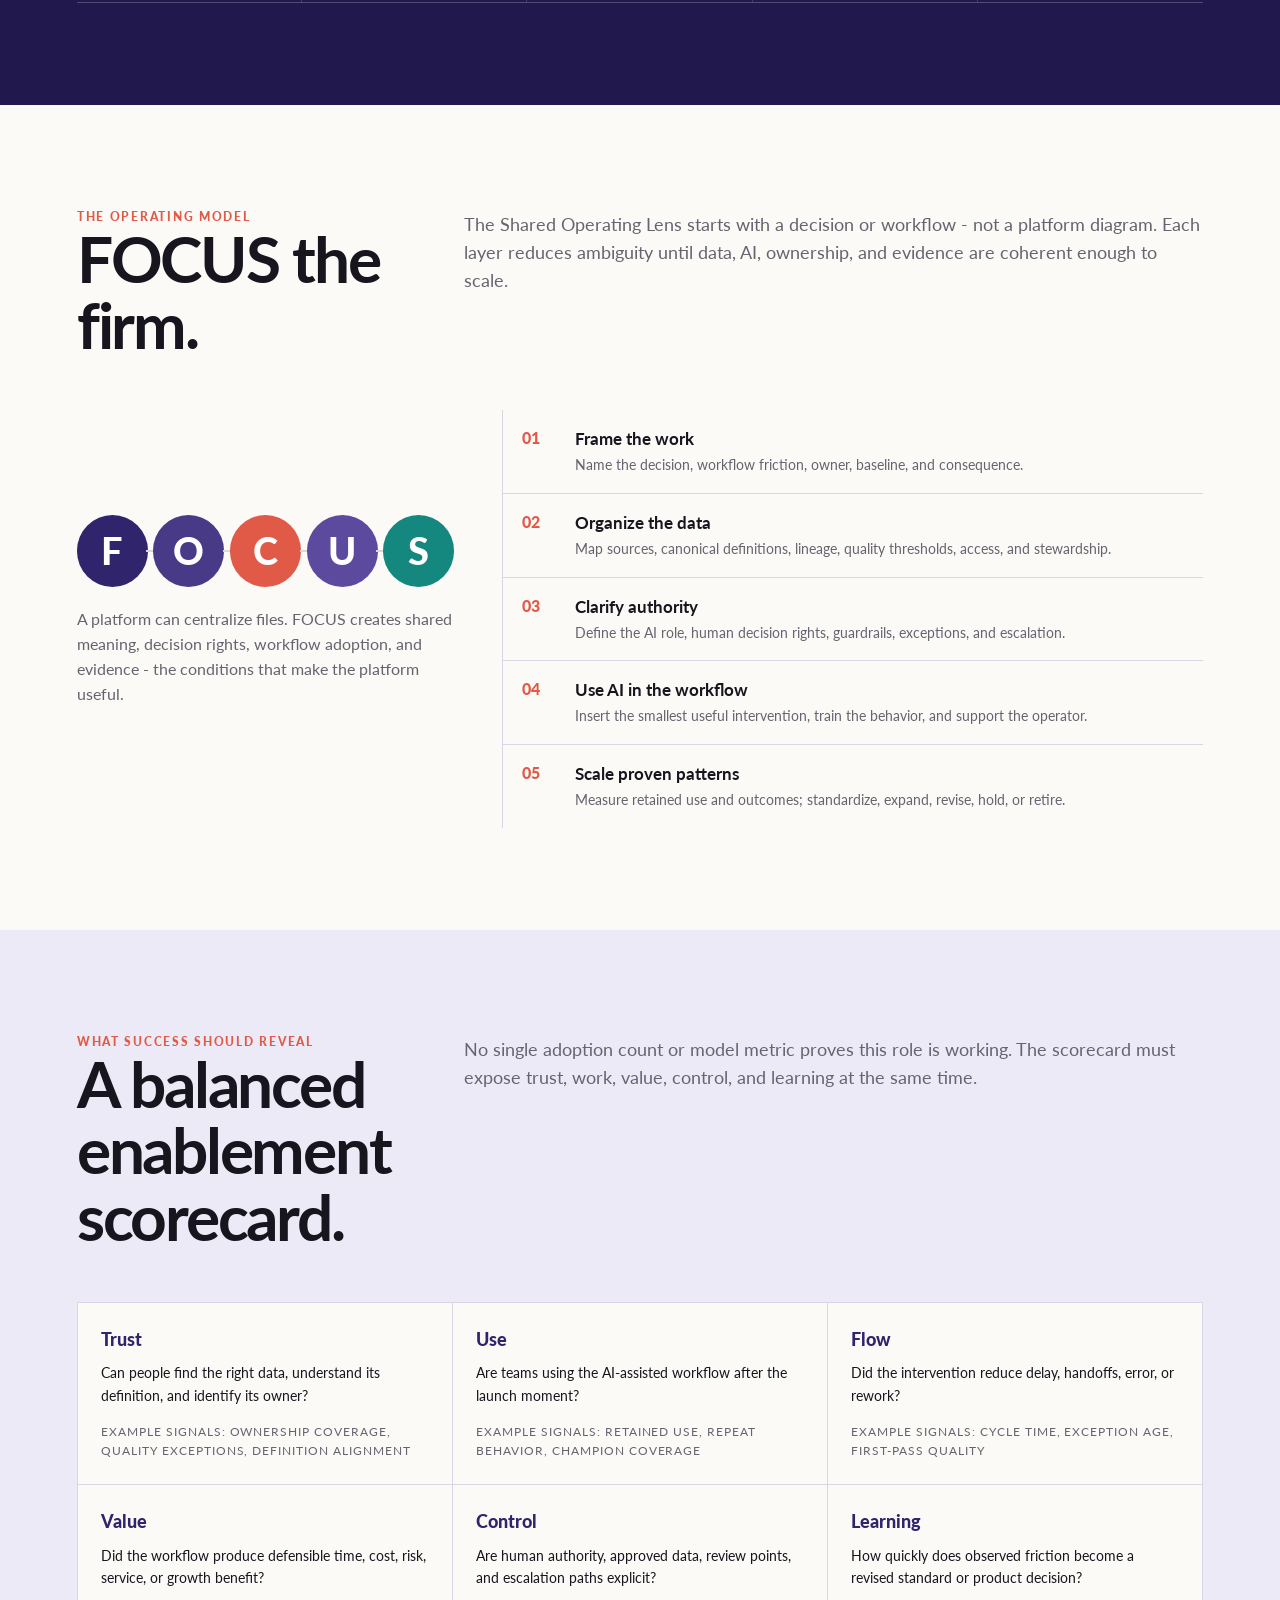
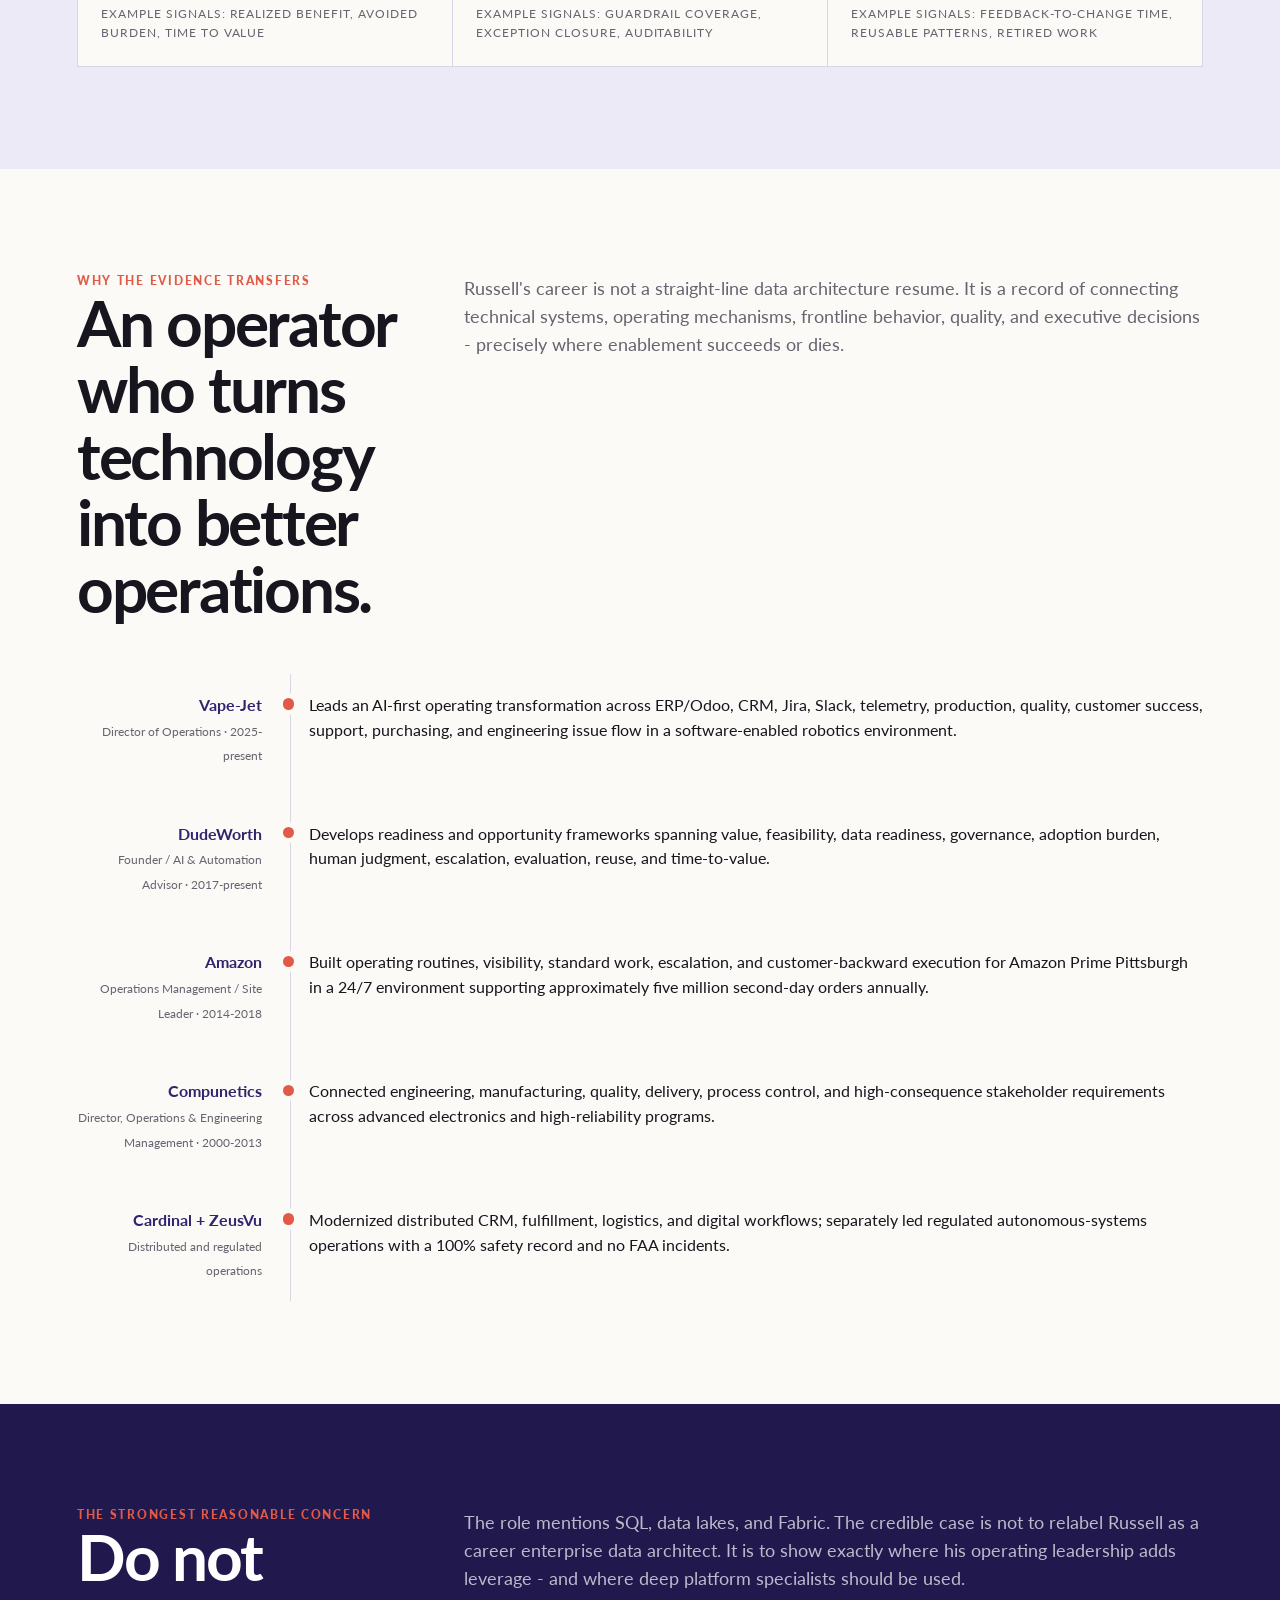
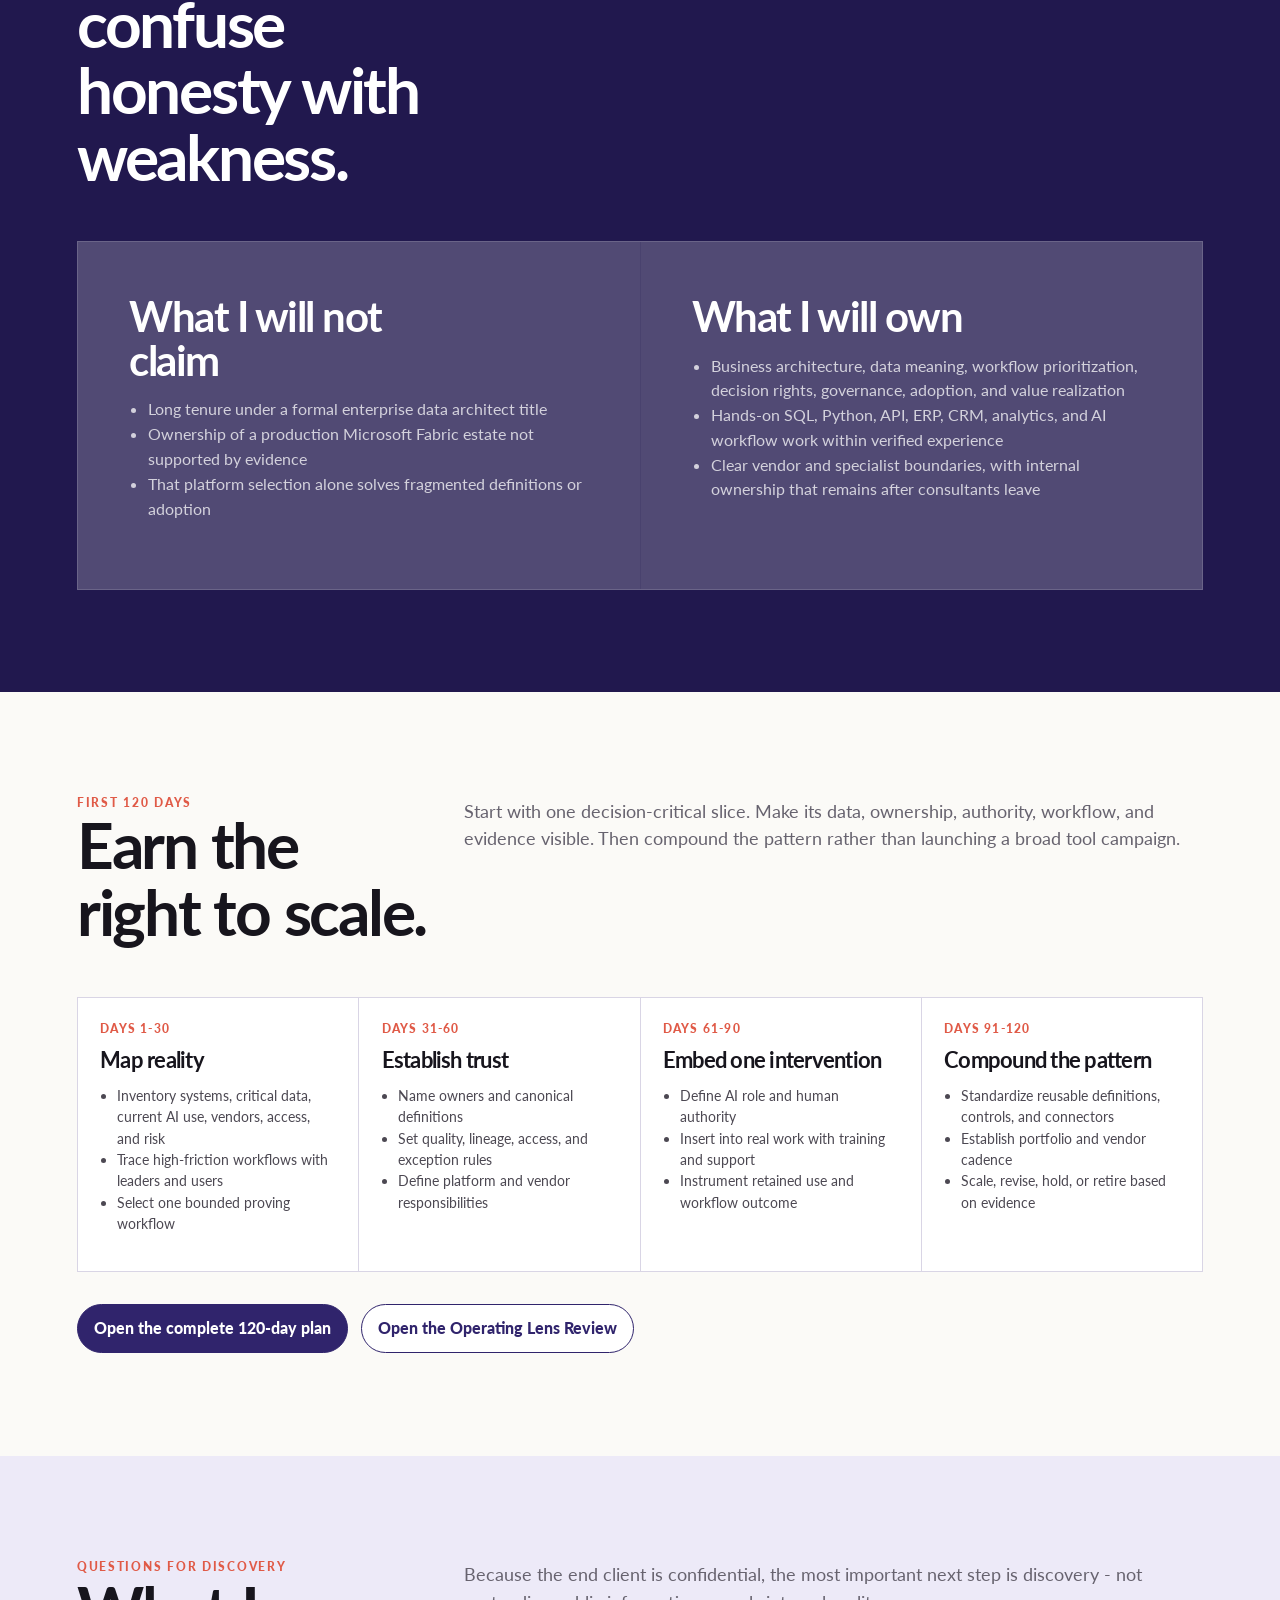
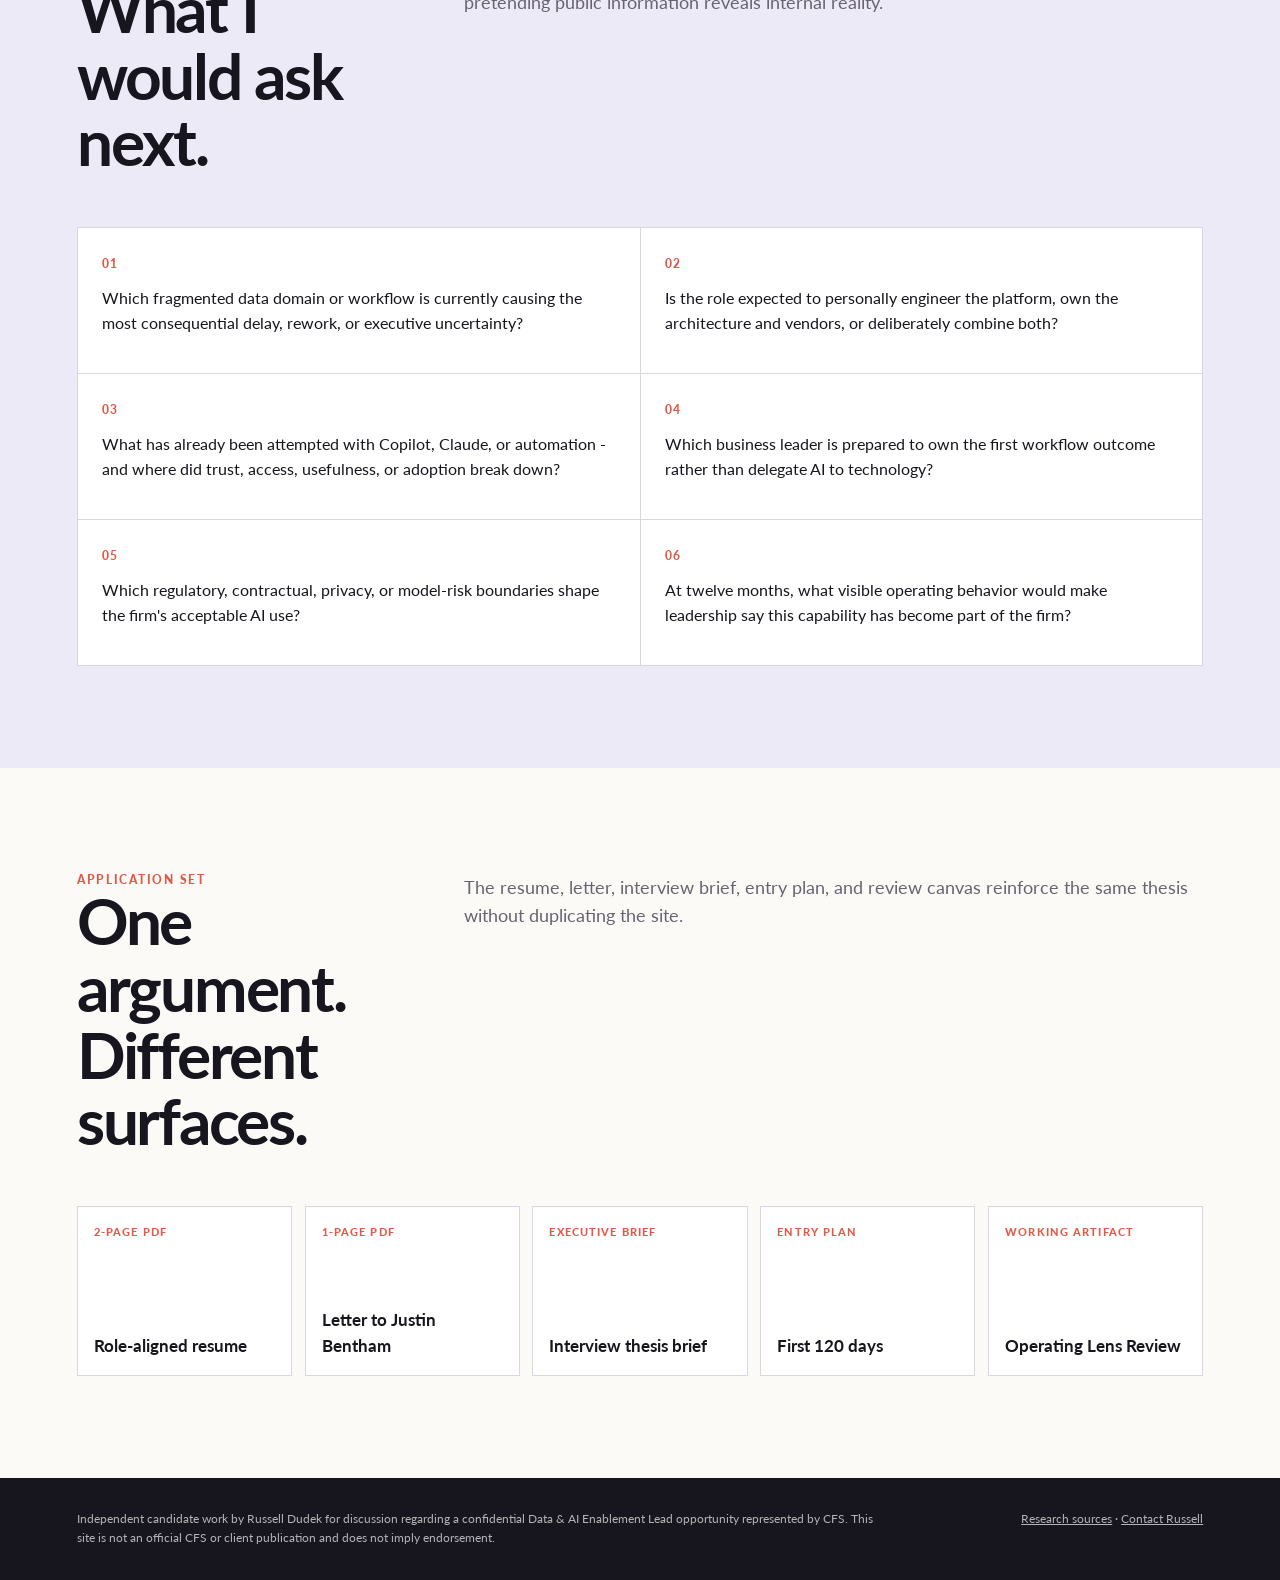
==== commit c6950220: "Clarify proof section and prevent label-marker overlap" ====
--- a/index.html
+++ b/index.html
@@ -76,7 +76,7 @@
 </section>
 
 <section class="section" id="proof">
-  <div class="section-header"><div><div class="kicker">Why the evidence transfers</div><h2>An operator who makes systems become work.</h2></div><p>Russell's career is not a straight-line data architecture resume. It is a record of connecting technical systems, operating mechanisms, frontline behavior, quality, and executive decisions - precisely where enablement succeeds or dies.</p></div>
+  <div class="section-header"><div><div class="kicker">Why the evidence transfers</div><h2>An operator who turns technology into better operations.</h2></div><p>Russell's career is not a straight-line data architecture resume. It is a record of connecting technical systems, operating mechanisms, frontline behavior, quality, and executive decisions - precisely where enablement succeeds or dies.</p></div>
   <div class="proof-trail">
     <div class="proof-item"><div class="proof-role"><strong>Vape-Jet</strong><span>Director of Operations · 2025-present</span></div><div class="proof-copy"><p>Leads an AI-first operating transformation across ERP/Odoo, CRM, Jira, Slack, telemetry, production, quality, customer success, support, purchasing, and engineering issue flow in a software-enabled robotics environment.</p></div></div>
     <div class="proof-item"><div class="proof-role"><strong>DudeWorth</strong><span>Founder / AI & Automation Advisor · 2017-present</span></div><div class="proof-copy"><p>Develops readiness and opportunity frameworks spanning value, feasibility, data readiness, governance, adoption burden, human judgment, escalation, evaluation, reuse, and time-to-value.</p></div></div>
--- a/styles.css
+++ b/styles.css
@@ -134,11 +134,11 @@
 .proof-trail { position: relative; display: grid; gap: 1rem; }
 .proof-trail::before { content: ""; position: absolute; left: 13.3rem; top: 0; bottom: 0; width: 1px; background: var(--brand-line); }
 .proof-item { display: grid; grid-template-columns: 12rem 1fr; gap: 2.5rem; padding: 1.2rem 0; }
-.proof-role { text-align: right; }
+.proof-role { text-align: right; padding-right: .4rem; min-width: 0; }
 .proof-role strong { display:block; color: var(--brand-primary); }
 .proof-role span { font-size: .78rem; color: var(--muted); }
 .proof-copy { position: relative; max-width: 62rem; }
-.proof-copy::before { content:""; position:absolute; left:-2.72rem; top:.35rem; width:.7rem; height:.7rem; border-radius:50%; background: var(--campaign-focus); box-shadow:0 0 0 5px var(--brand-paper); }
+.proof-copy::before { content:""; position:absolute; left:-1.6rem; top:.35rem; width:.7rem; height:.7rem; border-radius:50%; background: var(--campaign-focus); box-shadow:0 0 0 5px var(--brand-paper); }
 .proof-copy p { margin: 0; }
 
 .objection { display:grid; grid-template-columns: 1fr 1fr; gap: 1px; background: rgba(255,255,255,.18); border: 1px solid rgba(255,255,255,.18); }
